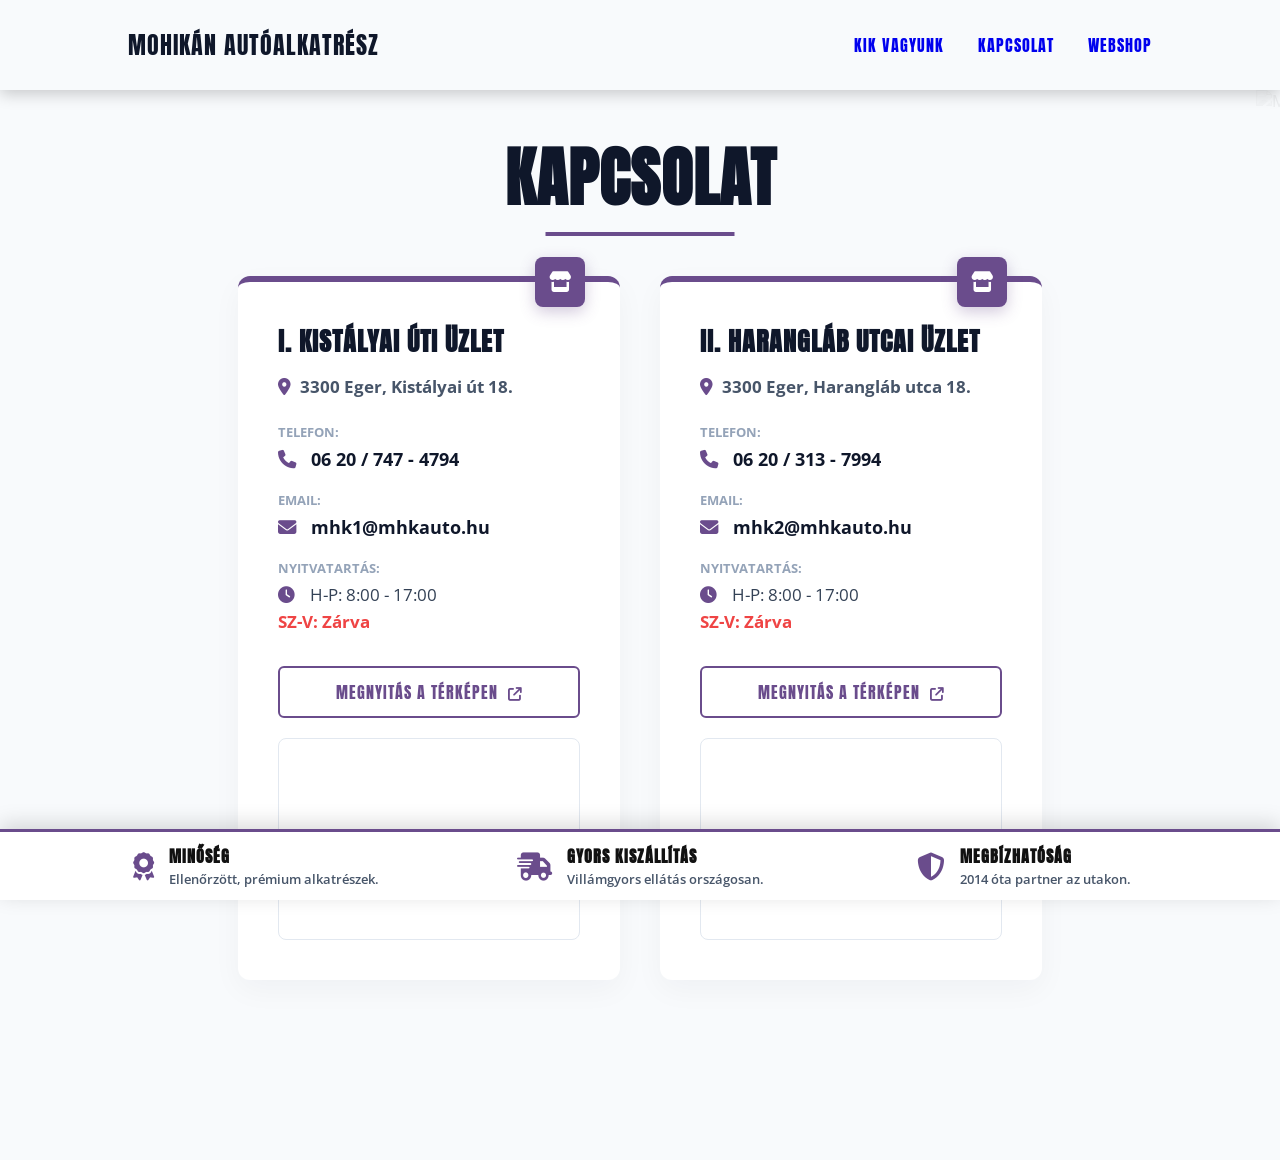
==== kapcsolat.html @ 2243a263 "Update kapcsolat.html" ====
<!DOCTYPE html>
<html lang="hu">
<head>
    <meta charset="UTF-8">
    <meta name="viewport" content="width=device-width, initial-scale=1.0">
    <title>Mohikán Autóalkatrész - Kapcsolat</title>
    <link rel="stylesheet" href="styles.css">
    
    <link rel="preconnect" href="https://fonts.googleapis.com">
    <link rel="preconnect" href="https://fonts.gstatic.com" crossorigin>
    <link href="https://fonts.googleapis.com/css2?family=Anton&family=Open+Sans:wght@400;600;700&display=swap" rel="stylesheet">
    
    <link rel="stylesheet" href="https://cdnjs.cloudflare.com/ajax/libs/font-awesome/6.5.1/css/all.min.css">
</head>
<body class="light-theme">

    <img src="mohikan_logo.jpg" alt="Mohikán Vízjel" class="bg-graphic">

    <header>
        <div class="header-logo">MOHIKÁN AUTÓALKATRÉSZ</div>
        <nav>
            <a href="index.html">KIK VAGYUNK</a>
            <a href="kapcsolat.html" class="active">KAPCSOLAT</a>
            <a href="webshop.html">WEBSHOP</a>
        </nav>
    </header>

    <main class="contact-main">
        <h1 class="page-title">KAPCSOLAT</h1>
        
        <div class="contact-layout">
            <div class="locations-wrapper">
                
                <div class="location-card">
                    <div class="card-icon-top"><i class="fa-solid fa-store"></i></div>
                    <h3>I. Kistályai úti Üzlet</h3>
                    <p class="address"><i class="fa-solid fa-location-dot"></i> 3300 Eger, Kistályai út 18.</p>
                    
                    <div class="contact-detail">
                        <span class="label">Telefon:</span>
                        <a href="tel:+36207474794"><i class="fa-solid fa-phone"></i> 06 20 / 747 - 4794</a>
                    </div>
                    
                    <div class="contact-detail">
                        <span class="label">Email:</span>
                        <a href="mailto:mhk1@mhkauto.hu"><i class="fa-solid fa-envelope"></i> mhk1@mhkauto.hu</a>
                    </div>
                    
                    <div class="contact-detail">
                        <span class="label">Nyitvatartás:</span>
                        <p><i class="fa-solid fa-clock"></i> H-P: 8:00 - 17:00<br><span class="closed-tag">SZ-V: Zárva</span></p>
                    </div>

                    <a href="https://maps.google.com/?q=3300+Eger,+Kistályai+út+18" target="_blank" class="map-btn">
                        Megnyitás a Térképen <i class="fa-solid fa-arrow-up-right-from-square"></i>
                    </a>
                    
                    <div class="map-container">
                        <iframe src="https://www.google.com/maps/embed?pb=!1m18!1m12!1m3!1d2691.3197607730997!2d20.39268307686523!3d47.88764047122119!2m3!1f0!2f0!3f0!3m2!1i1024!2i768!4f13.1!3m3!1m2!1s0x47408d6d61019623%3A0x6ce6b7fc866df4ab!2sEger%2C%20Kist%C3%A1lyai%20%C3%BAt%2018%2C%203300!5e0!3m2!1shu!2shu!4v1716301234567!5m2!1shu!2shu" width="100%" height="200" style="border:0;" allowfullscreen="" loading="lazy" referrerpolicy="no-referrer-when-downgrade"></iframe>
                    </div>
                </div>

                <div class="location-card">
                    <div class="card-icon-top"><i class="fa-solid fa-store"></i></div>
                    <h3>II. Harangláb utcai Üzlet</h3>
                    <p class="address"><i class="fa-solid fa-location-dot"></i> 3300 Eger, Harangláb utca 18.</p>
                    
                    <div class="contact-detail">
                        <span class="label">Telefon:</span>
                        <a href="tel:+36203137994"><i class="fa-solid fa-phone"></i> 06 20 / 313 - 7994</a>
                    </div>
                    
                    <div class="contact-detail">
                        <span class="label">Email:</span>
                        <a href="mailto:mhk2@mhkauto.hu"><i class="fa-solid fa-envelope"></i> mhk2@mhkauto.hu</a>
                    </div>
                    
                    <div class="contact-detail">
                        <span class="label">Nyitvatartás:</span>
                        <p><i class="fa-solid fa-clock"></i> H-P: 8:00 - 17:00<br><span class="closed-tag">SZ-V: Zárva</span></p>
                    </div>

                    <a href="https://maps.google.com/?q=3300+Eger,+Harangláb+utca+18" target="_blank" class="map-btn">
                        Megnyitás a Térképen <i class="fa-solid fa-arrow-up-right-from-square"></i>
                    </a>

                    <div class="map-container">
                        <iframe src="https://www.google.com/maps/embed?pb=!1m18!1m12!1m3!1d2691.4390637777174!2d20.373977576865033!3d47.88424757122184!2m3!1f0!2f0!3f0!3m2!1i1024!2i768!4f13.1!3m3!1m2!1s0x47408d132cb63d6b%3A0x8035ba792750e33!2sEger%2C%20Harangl%C3%A1b%20u.%2018%2C%203300!5e0!3m2!1shu!2shu!4v1716301234567!5m2!1shu!2shu" width="100%" height="200" style="border:0;" allowfullscreen="" loading="lazy" referrerpolicy="no-referrer-when-downgrade"></iframe>
                    </div>
                </div>

            </div>
        </div>
    </main>

    <footer class="quality-banner">
        <div class="quality-item">
            <div class="banner-icon"><i class="fa-solid fa-award"></i></div>
            <div class="quality-item-text">
                <h4>MINŐSÉG</h4>
                <p>Ellenőrzött, prémium alkatrészek.</p>
            </div>
        </div>
        <div class="quality-item">
            <div class="banner-icon"><i class="fa-solid fa-truck-fast"></i></div>
            <div class="quality-item-text">
                <h4>GYORS KISZÁLLÍTÁS</h4>
                <p>Villámgyors ellátás országosan.</p>
            </div>
        </div>
        <div class="quality-item">
            <div class="banner-icon"><i class="fa-solid fa-shield-halved"></i></div>
            <div class="quality-item-text">
                <h4>MEGBÍZHATÓSÁG</h4>
                <p>2014 óta partner az utakon.</p>
            </div>
        </div>
    </footer>

</body>
</html>
---- styles.css ----
/* =========================================
   ÁLTALÁNOS BEÁLLÍTÁSOK
   ========================================= */
* {
    margin: 0;
    padding: 0;
    box-sizing: border-box;
}

h1, h2, h3, h4, .header-logo, nav a {
    font-family: 'Anton', sans-serif;
    text-transform: uppercase;
    letter-spacing: 1px;
}

body {
    font-family: 'Open Sans', sans-serif;
    min-height: 100vh;
    display: flex;
    flex-direction: column; 
    /* Felül 90px (fejléc miatt), alul 80px (lábléc miatt) padding */
    padding-top: 90px; 
    padding-bottom: 80px; 
}

/* --- RÖGZÍTETT FEJLÉC (FIXED HEADER) --- */
header {
    position: fixed;
    top: 0;
    left: 0;
    width: 100%;
    height: 90px;
    display: flex;
    justify-content: space-between;
    align-items: center;
    padding: 0 10%;
    z-index: 1000;
    box-shadow: 0 4px 15px rgba(0,0,0,0.2);
    transition: background 0.3s ease;
}

.header-logo {
    font-size: 24px;
}

nav a {
    text-decoration: none;
    margin-left: 30px;
    font-size: 16px;
    padding-bottom: 5px;
    transition: all 0.3s ease;
}

.header-dark {
    background-color: #111111;
}

.header-light {
    background-color: #f8fafc;
    box-shadow: 0 2px 10px rgba(0,0,0,0.05);
}

/* =========================================
   1. SÖTÉT TÉMA (KIK VAGYUNK)
   ========================================= */
body.dark-theme {
    background-color: #1a1a1a; 
    color: #ffffff;
    overflow-x: hidden;
}

.header-dark .header-logo,
.header-dark nav a {
    color: #ffffff;
}

.header-dark nav a:hover {
    color: #a78bfa;
}

.header-dark nav a.active {
    border-bottom: 2px solid #6a4c8c;
    color: #a78bfa;
}

.hero-section {
    display: flex;
    justify-content: space-between;
    align-items: center;
    padding: 50px 10%;
    flex-grow: 1;
}

.content-left {
    flex: 1;
    max-width: 580px; 
}

.content-left h1 {
    font-size: 5.5rem;
    line-height: 0.9;
    margin-bottom: 30px;
}

.content-left h1 span {
    color: #6a4c8c;
}

.intro-text {
    font-size: 1.25rem;
    line-height: 1.7;
    margin-bottom: 35px;
    color: #ffffff; 
    font-weight: 700;
}

.about-list {
    list-style: none;
    margin-bottom: 45px;
}

.about-list li {
    display: flex;
    align-items: flex-start;
    margin-bottom: 25px;
    background: rgba(255, 255, 255, 0.08); 
    padding: 20px;
    border-radius: 8px;
    border-left: 4px solid #6a4c8c;
    transition: transform 0.3s ease;
}

.about-list li:hover {
    transform: translateX(5px);
}

.about-list i {
    color: #6a4c8c;
    font-size: 26px;
    margin-right: 20px;
    margin-top: 5px;
}

.about-list strong {
    display: block;
    font-size: 1.15rem;
    color: #ffffff;
    margin-bottom: 8px;
    font-family: 'Anton', sans-serif;
    letter-spacing: 1px;
}

.about-list p {
    font-size: 1rem;
    line-height: 1.6;
    color: #f1f5f9; 
}

.btn-primary {
    display: inline-block;
    background-color: #6a4c8c;
    color: white;
    padding: 16px 35px;
    text-decoration: none;
    font-family: 'Anton', sans-serif;
    font-size: 1.1rem;
    letter-spacing: 1px;
    border-radius: 4px;
    transition: all 0.3s ease;
    text-transform: uppercase;
    box-shadow: 0 4px 15px rgba(106, 76, 140, 0.4);
}

.btn-primary:hover {
    background-color: #553975;
    transform: translateY(-3px);
    box-shadow: 0 8px 20px rgba(106, 76, 140, 0.6);
}

/* --- LOGÓ EFFEKTEK --- */
.content-right {
    flex: 1;
    display: flex;
    justify-content: flex-end;
    align-items: center;
    position: relative;
}

.logo-sunlight {
    position: absolute;
    width: 650px;
    height: 650px;
    background: radial-gradient(circle, rgba(130, 80, 180, 0.5) 0%, rgba(106,76,140,0.15) 50%, rgba(0,0,0,0) 70%);
    top: 50%;
    left: 50%;
    transform: translate(-50%, -50%);
    z-index: 1;
    border-radius: 50%;
    animation: pulseSun 3s infinite alternate;
    pointer-events: none; 
}

@keyframes pulseSun {
    0% { transform: translate(-50%, -50%) scale(0.9); opacity: 0.8; }
    100% { transform: translate(-50%, -50%) scale(1.15); opacity: 1; }
}

.main-logo {
    width: 100%;
    max-width: 450px;
    border-radius: 50%; 
    border: 3px solid #6a4c8c;
    position: relative;
    z-index: 2;
    animation: floatIntense 4s ease-in-out infinite;
}

@keyframes floatIntense {
    0%, 100% { 
        transform: translateY(0px); 
        box-shadow: 0 0 60px rgba(106, 76, 140, 0.7); 
    }
    50% { 
        transform: translateY(-20px); 
        box-shadow: 0 0 120px rgba(106, 76, 140, 1), 0 0 60px rgba(153, 102, 255, 0.6), inset 0 0 30px rgba(106, 76, 140, 0.6); 
    }
}

/* =========================================
   2. VILÁGOS TÉMA (KAPCSOLAT)
   ========================================= */
body.light-theme {
    background-color: #f8fafc;
    color: #0f172a;
    position: relative;
    overflow-x: hidden; 
}

.bg-graphic {
    position: fixed;
    right: -100px; 
    bottom: 15%;
    height: 75vh;
    opacity: 0.05; 
    filter: grayscale(100%); 
    z-index: 0;
    pointer-events: none;
}

.header-light .header-logo,
.header-light nav a {
    color: #0f172a;
}

.header-light nav a:hover {
    color: #6a4c8c;
}

.header-light nav a.active {
    border-bottom: 2px solid #0f172a;
}

.contact-main {
    padding: 40px 10%;
    max-width: 1400px;
    margin: 0 auto;
    flex-grow: 1;
    position: relative;
    z-index: 5;
}

.page-title {
    font-size: 4rem;
    margin-bottom: 50px;
    text-align: center;
    position: relative;
    display: inline-block;
    left: 50%;
    transform: translateX(-50%);
}

.page-title::after {
    content: '';
    position: absolute;
    bottom: -10px;
    left: 15%;
    width: 70%;
    height: 4px;
    background-color: #6a4c8c;
}

.contact-layout {
    display: flex;
    justify-content: center; 
    align-items: flex-start;
    margin-bottom: 60px;
}

.locations-wrapper {
    width: 100%;
    max-width: 1250px; 
    display: flex;
    gap: 40px;
}

.location-card {
    background-color: #ffffff;
    padding: 40px;
    border-radius: 12px;
    box-shadow: 0 10px 30px rgba(15, 23, 42, 0.04);
    flex: 1;
    border-top: 6px solid #6a4c8c; 
    position: relative;
    transition: all 0.4s cubic-bezier(0.165, 0.84, 0.44, 1); 
}

.location-card:hover {
    transform: translateY(-8px);
    box-shadow: 0 20px 40px rgba(106, 76, 140, 0.12);
}

.card-icon-top {
    position: absolute;
    top: -25px;
    right: 35px;
    background-color: #6a4c8c;
    color: white;
    width: 50px;
    height: 50px;
    border-radius: 8px;
    display: flex;
    align-items: center;
    justify-content: center;
    font-size: 20px;
    box-shadow: 0 5px 15px rgba(106, 76, 140, 0.3);
}

.location-card h3 {
    font-size: 1.6rem; 
    margin-bottom: 15px;
    color: #0f172a;
    white-space: nowrap; 
}

.location-card .address {
    font-weight: 700;
    margin-bottom: 25px;
    color: #475569;
    font-size: 1.05rem;
}

.location-card .address i {
    color: #6a4c8c;
    margin-right: 5px;
}

.contact-detail {
    margin-bottom: 20px;
}

.contact-detail .label {
    display: block;
    font-size: 0.8rem;
    color: #94a3b8;
    text-transform: uppercase;
    font-weight: 700;
    margin-bottom: 5px;
}

.contact-detail a {
    color: #0f172a;
    text-decoration: none;
    font-weight: 700;
    font-size: 1.15rem;
    transition: color 0.2s;
}

.contact-detail a:hover {
    color: #6a4c8c;
}

.contact-detail i {
    color: #6a4c8c;
    margin-right: 8px;
    width: 20px;
}

.contact-detail p {
    font-size: 1.05rem;
    line-height: 1.6;
    color: #334155;
}

.closed-tag {
    color: #ef4444;
    font-weight: 700;
}

.map-btn {
    display: inline-block;
    margin-top: 10px;
    margin-bottom: 20px;
    padding: 12px 24px;
    background-color: transparent;
    border: 2px solid #6a4c8c;
    color: #6a4c8c;
    text-decoration: none;
    font-family: 'Anton', sans-serif;
    text-transform: uppercase;
    font-size: 1rem;
    letter-spacing: 1px;
    border-radius: 6px;
    transition: all 0.3s ease;
    width: 100%;
    text-align: center;
}

.map-btn:hover {
    background-color: #6a4c8c;
    color: #ffffff;
    box-shadow: 0 5px 15px rgba(106, 76, 140, 0.2);
}

.map-btn i {
    margin-left: 5px;
    font-size: 0.85rem;
}

.map-container {
    border-radius: 8px;
    overflow: hidden; 
    border: 1px solid #e2e8f0;
}

.map-container iframe {
    display: block; 
}

/* =========================================
   3. FEHÉR BIZALOMÉPÍTŐ LÁBLÉC (FIXED FOOTER)
   ========================================= */
.quality-banner {
    position: fixed; 
    bottom: 0;
    left: 0;
    width: 100%;
    background-color: #ffffff; 
    color: #0f172a; 
    display: flex;
    justify-content: space-around;
    align-items: center; /* Függőlegesen középre zár */
    padding: 12px 5%; /* Vékonyabb, elegánsabb padding */
    z-index: 1000; 
    box-shadow: 0 -5px 20px rgba(0,0,0,0.15); 
    border-top: 3px solid #6a4c8c;
}

.quality-item {
    flex: 1;
    display: flex;
    align-items: center; /* Ikon és szöveg egymás mellé kerül */
    justify-content: center;
    gap: 15px; /* Távolság az ikon és a szöveg között */
}

.banner-icon {
    font-size: 28px; /* Kisebb, visszafogottabb ikon */
    color: #6a4c8c;
}

.quality-item-text {
    text-align: left;
}

.quality-item h4 {
    font-size: 1rem;
    margin-bottom: 2px;
    letter-spacing: 1px;
    color: #111111; 
}

.quality-item p {
    font-size: 0.8rem;
    color: #475569; 
    font-weight: 600;
}

/* --- Kisebb kijelzőkre (mobil) optimalizálás --- */
@media (max-width: 950px) {
    .locations-wrapper {
        flex-direction: column;
        align-items: center;
    }
    .location-card h3 {
        white-space: normal; 
    }
    .hero-section {
        flex-direction: column-reverse;
        text-align: center;
        gap: 40px;
    }
    .content-left {
        max-width: 100%;
    }
    .about-list li {
        text-align: left;
    }
    .content-right {
        justify-content: center;
    }
    
    /* Lábléc mobilon */
    .quality-banner {
        padding: 10px 2%;
        gap: 10px;
    }
    .quality-item {
        flex-direction: column;
        gap: 5px;
    }
    .quality-item p {
        display: none; /* Mobilon eltüntetjük a kis szöveget, hogy letisztult maradjon */
    }
    .quality-item-text {
        text-align: center;
    }
    .banner-icon {
        font-size: 20px;
    }
    .quality-item h4 {
        font-size: 0.75rem;
    }
}
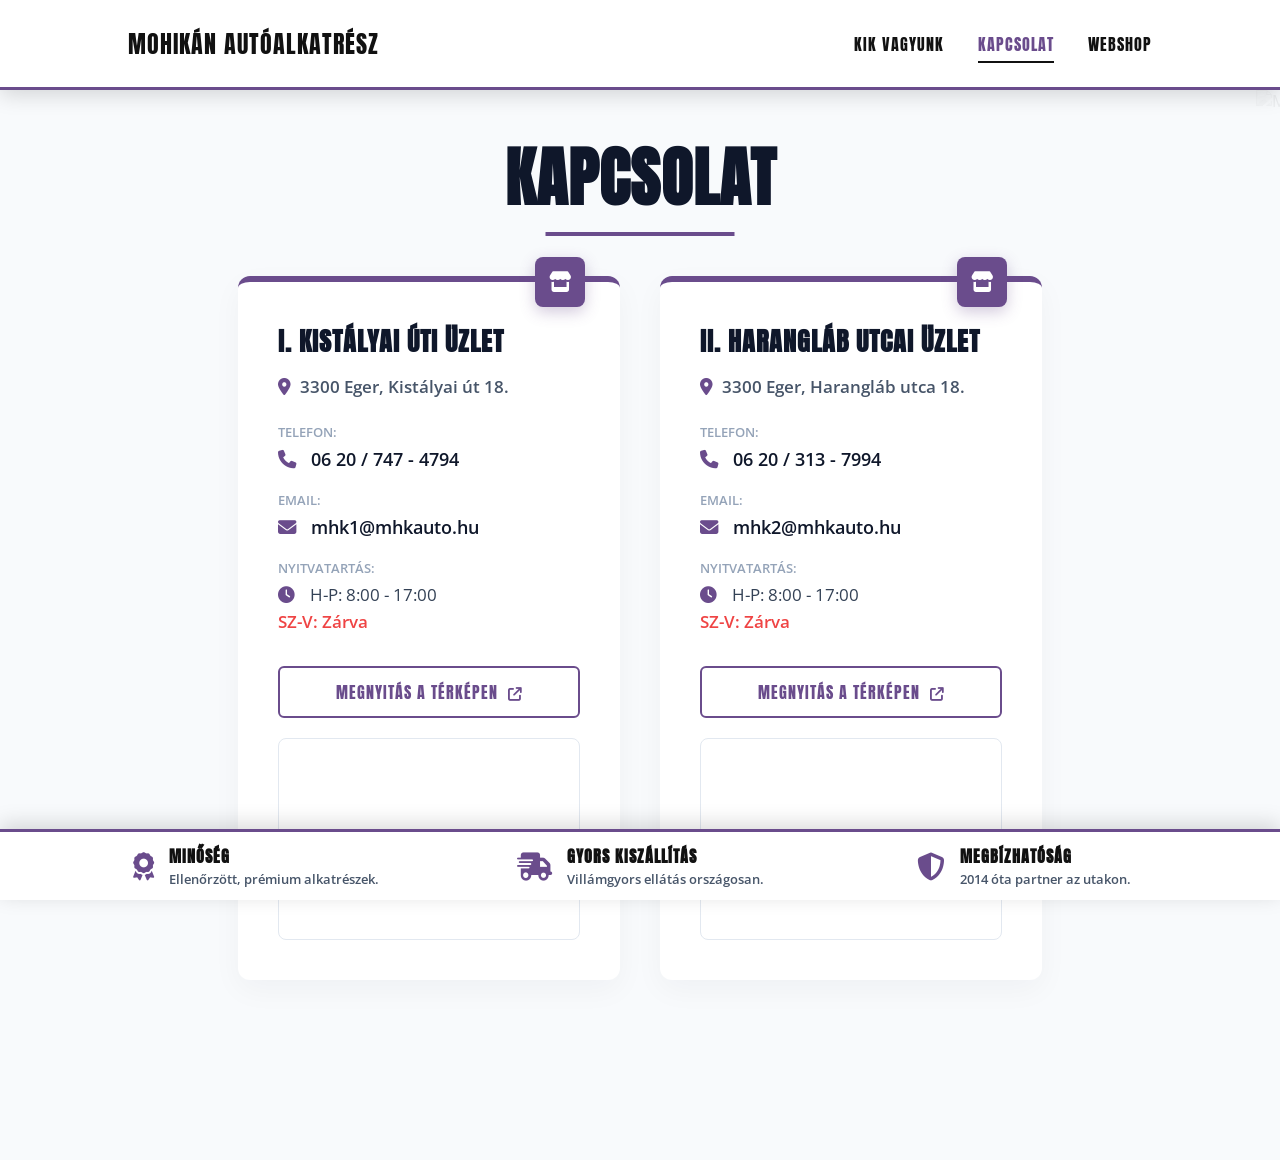
==== commit a902be40: "Update kapcsolat.html" ====
--- a/kapcsolat.html
+++ b/kapcsolat.html
@@ -8,7 +8,7 @@
     
     <link rel="preconnect" href="https://fonts.googleapis.com">
     <link rel="preconnect" href="https://fonts.gstatic.com" crossorigin>
-    <link href="https://fonts.googleapis.com/css2?family=Anton&family=Open+Sans:wght@400;600;700&display=swap" rel="stylesheet">
+    <link href="https://fonts.googleapis.com/css2?family=Alfa+Slab+One&family=Anton&family=Open+Sans:wght@400;600;700&display=swap" rel="stylesheet">
     
     <link rel="stylesheet" href="https://cdnjs.cloudflare.com/ajax/libs/font-awesome/6.5.1/css/all.min.css">
 </head>
--- a/styles.css
+++ b/styles.css
@@ -13,51 +13,60 @@
     letter-spacing: 1px;
 }
 
+/* Általános (bekezdés) szövegekre vékonyabb vastagságot használunk (400) */
 body {
     font-family: 'Open Sans', sans-serif;
+    font-weight: 400;
     min-height: 100vh;
     display: flex;
     flex-direction: column; 
-    /* Felül 90px (fejléc miatt), alul 80px (lábléc miatt) padding */
     padding-top: 90px; 
     padding-bottom: 80px; 
 }
 
-/* --- RÖGZÍTETT FEJLÉC (FIXED HEADER) --- */
+/* Kiemelt szövegek (félkövér) finomítása (700-ról 600-ra) */
+strong {
+    font-weight: 600; 
+}
+
+/* --- RÖGZÍTETT FEHÉR FEJLÉC --- */
 header {
     position: fixed;
     top: 0;
     left: 0;
     width: 100%;
     height: 90px;
+    background-color: #ffffff; /* Mostantól minden oldalon fehér! */
     display: flex;
     justify-content: space-between;
     align-items: center;
     padding: 0 10%;
     z-index: 1000;
-    box-shadow: 0 4px 15px rgba(0,0,0,0.2);
-    transition: background 0.3s ease;
+    box-shadow: 0 5px 20px rgba(0,0,0,0.15); /* Finom lefelé vetülő árnyék */
+    border-bottom: 3px solid #6a4c8c; /* Vagány lila elválasztó sáv */
 }
 
 .header-logo {
     font-size: 24px;
+    color: #111111; /* Sötét betűszín a fehér hátteren */
 }
 
 nav a {
     text-decoration: none;
+    color: #111111; /* Sötét menüszín */
     margin-left: 30px;
     font-size: 16px;
     padding-bottom: 5px;
     transition: all 0.3s ease;
 }
 
-.header-dark {
-    background-color: #111111;
-}
-
-.header-light {
-    background-color: #f8fafc;
-    box-shadow: 0 2px 10px rgba(0,0,0,0.05);
+nav a:hover {
+    color: #6a4c8c; /* Lila hover */
+}
+
+nav a.active {
+    border-bottom: 2px solid #111111; /* Aláhúzás az aktív menünek */
+    color: #6a4c8c;
 }
 
 /* =========================================
@@ -69,20 +78,6 @@
     overflow-x: hidden;
 }
 
-.header-dark .header-logo,
-.header-dark nav a {
-    color: #ffffff;
-}
-
-.header-dark nav a:hover {
-    color: #a78bfa;
-}
-
-.header-dark nav a.active {
-    border-bottom: 2px solid #6a4c8c;
-    color: #a78bfa;
-}
-
 .hero-section {
     display: flex;
     justify-content: space-between;
@@ -106,12 +101,13 @@
     color: #6a4c8c;
 }
 
+/* Intro szöveg finomítva: levettük róla a "bold" vastagságot */
 .intro-text {
     font-size: 1.25rem;
     line-height: 1.7;
     margin-bottom: 35px;
     color: #ffffff; 
-    font-weight: 700;
+    font-weight: 400; /* Vékonyabb, könnyen olvasható */
 }
 
 .about-list {
@@ -141,7 +137,8 @@
     margin-top: 5px;
 }
 
-.about-list strong {
+/* Listák címei */
+.list-title {
     display: block;
     font-size: 1.15rem;
     color: #ffffff;
@@ -247,19 +244,6 @@
     pointer-events: none;
 }
 
-.header-light .header-logo,
-.header-light nav a {
-    color: #0f172a;
-}
-
-.header-light nav a:hover {
-    color: #6a4c8c;
-}
-
-.header-light nav a.active {
-    border-bottom: 2px solid #0f172a;
-}
-
 .contact-main {
     padding: 40px 10%;
     max-width: 1400px;
@@ -343,7 +327,7 @@
 }
 
 .location-card .address {
-    font-weight: 700;
+    font-weight: 600; /* 700-ról finomítva 600-ra */
     margin-bottom: 25px;
     color: #475569;
     font-size: 1.05rem;
@@ -363,14 +347,14 @@
     font-size: 0.8rem;
     color: #94a3b8;
     text-transform: uppercase;
-    font-weight: 700;
+    font-weight: 600; /* Finomítva */
     margin-bottom: 5px;
 }
 
 .contact-detail a {
     color: #0f172a;
     text-decoration: none;
-    font-weight: 700;
+    font-weight: 600; /* Finomítva */
     font-size: 1.15rem;
     transition: color 0.2s;
 }
@@ -393,7 +377,7 @@
 
 .closed-tag {
     color: #ef4444;
-    font-weight: 700;
+    font-weight: 600; /* Finomítva */
 }
 
 .map-btn {
@@ -448,8 +432,8 @@
     color: #0f172a; 
     display: flex;
     justify-content: space-around;
-    align-items: center; /* Függőlegesen középre zár */
-    padding: 12px 5%; /* Vékonyabb, elegánsabb padding */
+    align-items: center; 
+    padding: 12px 5%; 
     z-index: 1000; 
     box-shadow: 0 -5px 20px rgba(0,0,0,0.15); 
     border-top: 3px solid #6a4c8c;
@@ -458,13 +442,13 @@
 .quality-item {
     flex: 1;
     display: flex;
-    align-items: center; /* Ikon és szöveg egymás mellé kerül */
+    align-items: center; 
     justify-content: center;
-    gap: 15px; /* Távolság az ikon és a szöveg között */
+    gap: 15px; 
 }
 
 .banner-icon {
-    font-size: 28px; /* Kisebb, visszafogottabb ikon */
+    font-size: 28px; 
     color: #6a4c8c;
 }
 
@@ -509,7 +493,6 @@
         justify-content: center;
     }
     
-    /* Lábléc mobilon */
     .quality-banner {
         padding: 10px 2%;
         gap: 10px;
@@ -519,7 +502,7 @@
         gap: 5px;
     }
     .quality-item p {
-        display: none; /* Mobilon eltüntetjük a kis szöveget, hogy letisztult maradjon */
+        display: none; 
     }
     .quality-item-text {
         text-align: center;
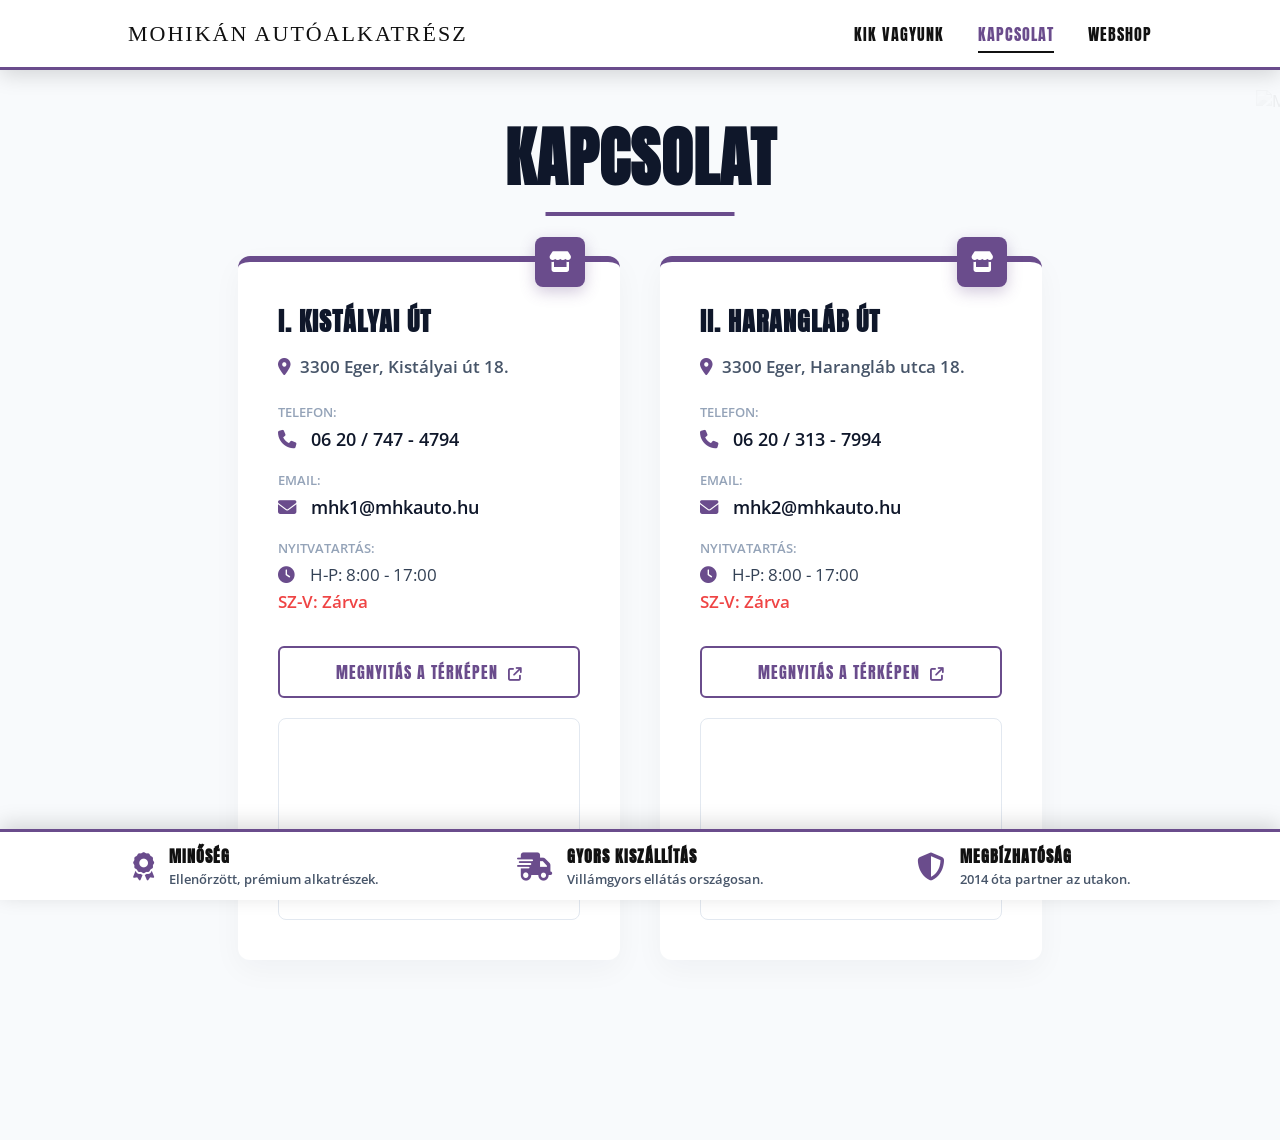
==== commit 313a0206: "Update kapcsolat.html" ====
--- a/kapcsolat.html
+++ b/kapcsolat.html
@@ -33,7 +33,7 @@
                 
                 <div class="location-card">
                     <div class="card-icon-top"><i class="fa-solid fa-store"></i></div>
-                    <h3>I. Kistályai úti Üzlet</h3>
+                    <h3>I. Kistályai út</h3>
                     <p class="address"><i class="fa-solid fa-location-dot"></i> 3300 Eger, Kistályai út 18.</p>
                     
                     <div class="contact-detail">
@@ -62,7 +62,7 @@
 
                 <div class="location-card">
                     <div class="card-icon-top"><i class="fa-solid fa-store"></i></div>
-                    <h3>II. Harangláb utcai Üzlet</h3>
+                    <h3>II. Harangláb út</h3>
                     <p class="address"><i class="fa-solid fa-location-dot"></i> 3300 Eger, Harangláb utca 18.</p>
                     
                     <div class="contact-detail">
--- a/styles.css
+++ b/styles.css
@@ -7,53 +7,56 @@
     box-sizing: border-box;
 }
 
-h1, h2, h3, h4, .header-logo, nav a {
+h1, h2, h3, h4, nav a {
     font-family: 'Anton', sans-serif;
     text-transform: uppercase;
     letter-spacing: 1px;
 }
 
-/* Általános (bekezdés) szövegekre vékonyabb vastagságot használunk (400) */
 body {
     font-family: 'Open Sans', sans-serif;
     font-weight: 400;
     min-height: 100vh;
     display: flex;
     flex-direction: column; 
-    padding-top: 90px; 
+    /* Csökkentettük a felső sáv alatti távolságot 70px-re */
+    padding-top: 70px; 
     padding-bottom: 80px; 
 }
 
-/* Kiemelt szövegek (félkövér) finomítása (700-ról 600-ra) */
 strong {
     font-weight: 600; 
 }
 
-/* --- RÖGZÍTETT FEHÉR FEJLÉC --- */
+/* --- VÉKONYABB RÖGZÍTETT FEHÉR FEJLÉC --- */
 header {
     position: fixed;
     top: 0;
     left: 0;
     width: 100%;
-    height: 90px;
-    background-color: #ffffff; /* Mostantól minden oldalon fehér! */
+    /* Csökkentettük a magasságot 90px-ről 70px-re */
+    height: 70px;
+    background-color: #ffffff; 
     display: flex;
     justify-content: space-between;
     align-items: center;
     padding: 0 10%;
     z-index: 1000;
-    box-shadow: 0 5px 20px rgba(0,0,0,0.15); /* Finom lefelé vetülő árnyék */
-    border-bottom: 3px solid #6a4c8c; /* Vagány lila elválasztó sáv */
+    box-shadow: 0 5px 20px rgba(0,0,0,0.15);
+    border-bottom: 3px solid #6a4c8c;
 }
 
 .header-logo {
-    font-size: 24px;
-    color: #111111; /* Sötét betűszín a fehér hátteren */
+    /* Új, logóhoz illő betűtípus: */
+    font-family: 'Alfa Slab One', serif;
+    font-size: 22px; /* Kicsit igazítva a vastagabb font miatt */
+    color: #111111; 
+    letter-spacing: 2px;
 }
 
 nav a {
     text-decoration: none;
-    color: #111111; /* Sötét menüszín */
+    color: #111111; 
     margin-left: 30px;
     font-size: 16px;
     padding-bottom: 5px;
@@ -61,11 +64,11 @@
 }
 
 nav a:hover {
-    color: #6a4c8c; /* Lila hover */
+    color: #6a4c8c; 
 }
 
 nav a.active {
-    border-bottom: 2px solid #111111; /* Aláhúzás az aktív menünek */
+    border-bottom: 2px solid #111111; 
     color: #6a4c8c;
 }
 
@@ -101,13 +104,12 @@
     color: #6a4c8c;
 }
 
-/* Intro szöveg finomítva: levettük róla a "bold" vastagságot */
 .intro-text {
     font-size: 1.25rem;
     line-height: 1.7;
     margin-bottom: 35px;
     color: #ffffff; 
-    font-weight: 400; /* Vékonyabb, könnyen olvasható */
+    font-weight: 400; 
 }
 
 .about-list {
@@ -137,7 +139,6 @@
     margin-top: 5px;
 }
 
-/* Listák címei */
 .list-title {
     display: block;
     font-size: 1.15rem;
@@ -327,7 +328,7 @@
 }
 
 .location-card .address {
-    font-weight: 600; /* 700-ról finomítva 600-ra */
+    font-weight: 600; 
     margin-bottom: 25px;
     color: #475569;
     font-size: 1.05rem;
@@ -347,14 +348,14 @@
     font-size: 0.8rem;
     color: #94a3b8;
     text-transform: uppercase;
-    font-weight: 600; /* Finomítva */
+    font-weight: 600; 
     margin-bottom: 5px;
 }
 
 .contact-detail a {
     color: #0f172a;
     text-decoration: none;
-    font-weight: 600; /* Finomítva */
+    font-weight: 600; 
     font-size: 1.15rem;
     transition: color 0.2s;
 }
@@ -377,7 +378,7 @@
 
 .closed-tag {
     color: #ef4444;
-    font-weight: 600; /* Finomítva */
+    font-weight: 600; 
 }
 
 .map-btn {
@@ -514,3 +515,20 @@
         font-size: 0.75rem;
     }
 }
+
+@media (max-width: 768px) {
+    header {
+        flex-direction: column;
+        gap: 10px;
+        height: auto;
+        padding: 10px 5%;
+    }
+    body {
+        /* Felső rész növelve a mobil duplasoros fejléc miatt */
+        padding-top: 100px; 
+    }
+    nav a {
+        margin: 0 10px;
+        font-size: 14px;
+    }
+}
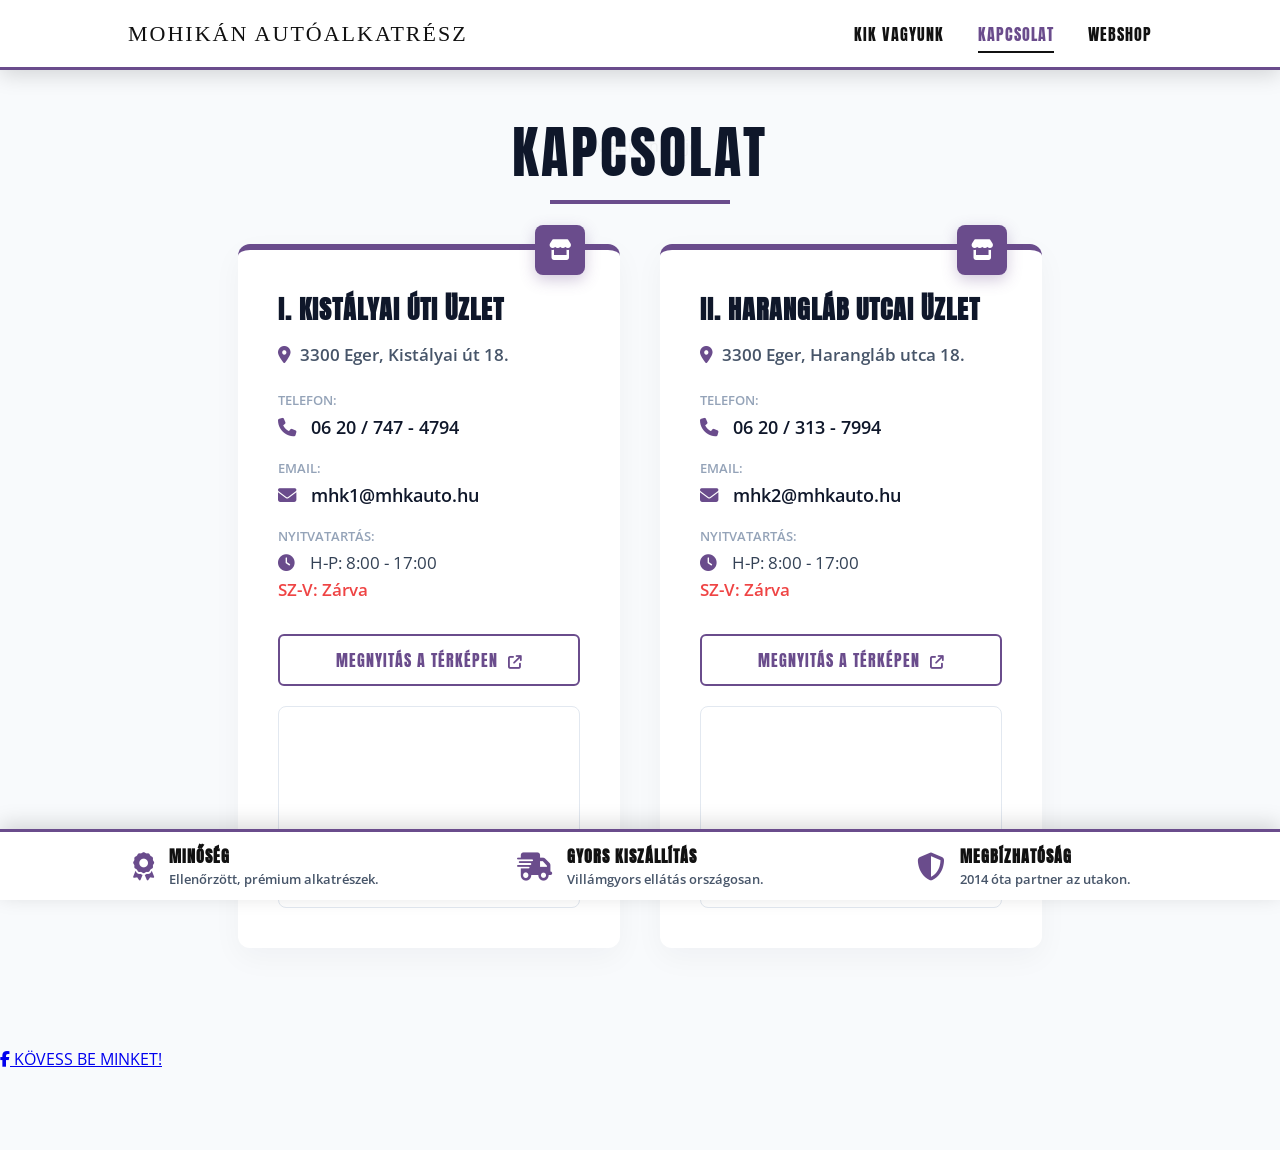
==== commit b2f1fde6: "Update kapcsolat.html" ====
--- a/kapcsolat.html
+++ b/kapcsolat.html
@@ -33,7 +33,7 @@
                 
                 <div class="location-card">
                     <div class="card-icon-top"><i class="fa-solid fa-store"></i></div>
-                    <h3>I. Kistályai út</h3>
+                    <h3>I. Kistályai úti Üzlet</h3>
                     <p class="address"><i class="fa-solid fa-location-dot"></i> 3300 Eger, Kistályai út 18.</p>
                     
                     <div class="contact-detail">
@@ -62,7 +62,7 @@
 
                 <div class="location-card">
                     <div class="card-icon-top"><i class="fa-solid fa-store"></i></div>
-                    <h3>II. Harangláb út</h3>
+                    <h3>II. Harangláb utcai Üzlet</h3>
                     <p class="address"><i class="fa-solid fa-location-dot"></i> 3300 Eger, Harangláb utca 18.</p>
                     
                     <div class="contact-detail">
@@ -93,6 +93,11 @@
         </div>
     </main>
 
+    <a href="https://www.facebook.com/IDE_IRD_A_FACEBOOK_OLDALAD_NEVET" target="_blank" class="floating-fb-btn">
+        <i class="fa-brands fa-facebook-f"></i>
+        <span class="fb-text">KÖVESS BE MINKET!</span>
+    </a>
+
     <footer class="quality-banner">
         <div class="quality-item">
             <div class="banner-icon"><i class="fa-solid fa-award"></i></div>
--- a/styles.css
+++ b/styles.css
@@ -19,7 +19,6 @@
     min-height: 100vh;
     display: flex;
     flex-direction: column; 
-    /* Csökkentettük a felső sáv alatti távolságot 70px-re */
     padding-top: 70px; 
     padding-bottom: 80px; 
 }
@@ -28,13 +27,12 @@
     font-weight: 600; 
 }
 
-/* --- VÉKONYABB RÖGZÍTETT FEHÉR FEJLÉC --- */
+/* --- VÉKONY RÖGZÍTETT FEHÉR FEJLÉC --- */
 header {
     position: fixed;
     top: 0;
     left: 0;
     width: 100%;
-    /* Csökkentettük a magasságot 90px-ről 70px-re */
     height: 70px;
     background-color: #ffffff; 
     display: flex;
@@ -47,9 +45,8 @@
 }
 
 .header-logo {
-    /* Új, logóhoz illő betűtípus: */
     font-family: 'Alfa Slab One', serif;
-    font-size: 22px; /* Kicsit igazítva a vastagabb font miatt */
+    font-size: 22px; 
     color: #111111; 
     letter-spacing: 2px;
 }
@@ -73,7 +70,7 @@
 }
 
 /* =========================================
-   1. SÖTÉT TÉMA (KIK VAGYUNK)
+   1. SÖTÉT TÉMA (KIK VAGYUNK & WEBSHOP ALAPOK)
    ========================================= */
 body.dark-theme {
     background-color: #1a1a1a; 
@@ -87,6 +84,8 @@
     align-items: center;
     padding: 50px 10%;
     flex-grow: 1;
+    position: relative;
+    z-index: 5;
 }
 
 .content-left {
@@ -175,7 +174,7 @@
     box-shadow: 0 8px 20px rgba(106, 76, 140, 0.6);
 }
 
-/* --- LOGÓ EFFEKTEK --- */
+/* --- LOGÓ & GOMB EFFEKTEK --- */
 .content-right {
     flex: 1;
     display: flex;
@@ -224,11 +223,58 @@
     }
 }
 
+/* --- ÚJ: SÖTÉT JELLEGŰ SEO MÁRKASZEKCIÓ FORMÁZÁSA --- */
+.seo-brands-container {
+    padding: 40px 10%;
+    background-color: #151515; /* Nagyon finom sötét kontraszt háttér */
+    border-top: 1px solid rgba(255, 255, 255, 0.03);
+    width: 100%;
+    position: relative;
+    z-index: 5;
+}
+
+.seo-brands-container h3 {
+    font-family: 'Open Sans', sans-serif;
+    font-size: 1.15rem;
+    color: #ffffff;
+    margin-bottom: 20px;
+    font-weight: 600;
+    text-transform: none; /* Letisztult kisbetűs írásmód */
+    letter-spacing: 0;
+}
+
+.seo-brands-list {
+    list-style: none;
+    display: flex;
+    flex-wrap: wrap;
+    gap: 8px;
+}
+
+.seo-brands-list li {
+    background-color: rgba(255, 255, 255, 0.03);
+    border: 1px solid rgba(106, 76, 140, 0.15);
+    padding: 6px 14px;
+    border-radius: 4px;
+    font-size: 0.85rem;
+    color: #94a3b8; /* Finomabb szürke szövegszín */
+    transition: all 0.3s ease;
+    cursor: default;
+}
+
+/* Hover effekt: finom lila felvillanás és betű kivilágosodás */
+.seo-brands-list li:hover {
+    background-color: rgba(106, 76, 140, 0.2);
+    color: #ffffff;
+    border-color: #6a4c8c;
+    transform: translateY(-2px);
+}
+
 /* =========================================
    2. VILÁGOS TÉMA (KAPCSOLAT)
    ========================================= */
 body.light-theme {
     background-color: #f8fafc;
+    background-image: url('https://www.transparenttextures.com/patterns/textured-paper.png');
     color: #0f172a;
     position: relative;
     overflow-x: hidden; 
@@ -236,10 +282,11 @@
 
 .bg-graphic {
     position: fixed;
-    right: -100px; 
-    bottom: 15%;
-    height: 75vh;
-    opacity: 0.05; 
+    top: 50%;
+    left: 50%;
+    transform: translate(-50%, -50%); 
+    height: 70vh;
+    opacity: 0.04; 
     filter: grayscale(100%); 
     z-index: 0;
     pointer-events: none;
@@ -255,7 +302,9 @@
 }
 
 .page-title {
-    font-size: 4rem;
+    font-size: 3.5rem; 
+    font-weight: 400; 
+    letter-spacing: 3px;
     margin-bottom: 50px;
     text-align: center;
     position: relative;
@@ -470,6 +519,60 @@
     font-weight: 600;
 }
 
+/* =========================================
+   4. WEBSHOP OLDAL SPECIFIKUS STÍLUSOK
+   ========================================= */
+body.webshop-page {
+    background-image: 
+        linear-gradient(rgba(17, 17, 17, 0.85), rgba(17, 17, 17, 0.95)),
+        url('https://images.unsplash.com/photo-1619642751034-765dfdf7c58e?auto=format&fit=crop&w=1920&q=80');
+    background-size: cover;
+    background-position: center;
+    background-attachment: fixed;
+}
+
+.pulse-shop-btn {
+    display: flex;
+    flex-direction: column;
+    align-items: center;
+    justify-content: center;
+    width: 350px;
+    height: 350px;
+    background-color: #1a1a1a;
+    border: 5px solid #6a4c8c;
+    border-radius: 50%;
+    color: #ffffff;
+    text-decoration: none;
+    position: relative;
+    z-index: 2;
+    animation: floatIntense 4s ease-in-out infinite; 
+    transition: all 0.3s ease;
+}
+
+.pulse-shop-btn i {
+    font-size: 70px;
+    color: #6a4c8c;
+    margin-bottom: 15px;
+    transition: transform 0.3s ease;
+}
+
+.pulse-shop-btn span {
+    font-family: 'Anton', sans-serif;
+    font-size: 2rem;
+    letter-spacing: 2px;
+    text-align: center;
+    line-height: 1.2;
+}
+
+.pulse-shop-btn:hover {
+    background-color: #6a4c8c;
+}
+
+.pulse-shop-btn:hover i {
+    color: #ffffff;
+    transform: scale(1.1);
+}
+
 /* --- Kisebb kijelzőkre (mobil) optimalizálás --- */
 @media (max-width: 950px) {
     .locations-wrapper {
@@ -492,6 +595,13 @@
     }
     .content-right {
         justify-content: center;
+    }
+    .pulse-shop-btn {
+        width: 300px;
+        height: 300px;
+    }
+    .pulse-shop-btn span {
+        font-size: 1.6rem;
     }
     
     .quality-banner {
@@ -524,7 +634,6 @@
         padding: 10px 5%;
     }
     body {
-        /* Felső rész növelve a mobil duplasoros fejléc miatt */
         padding-top: 100px; 
     }
     nav a {
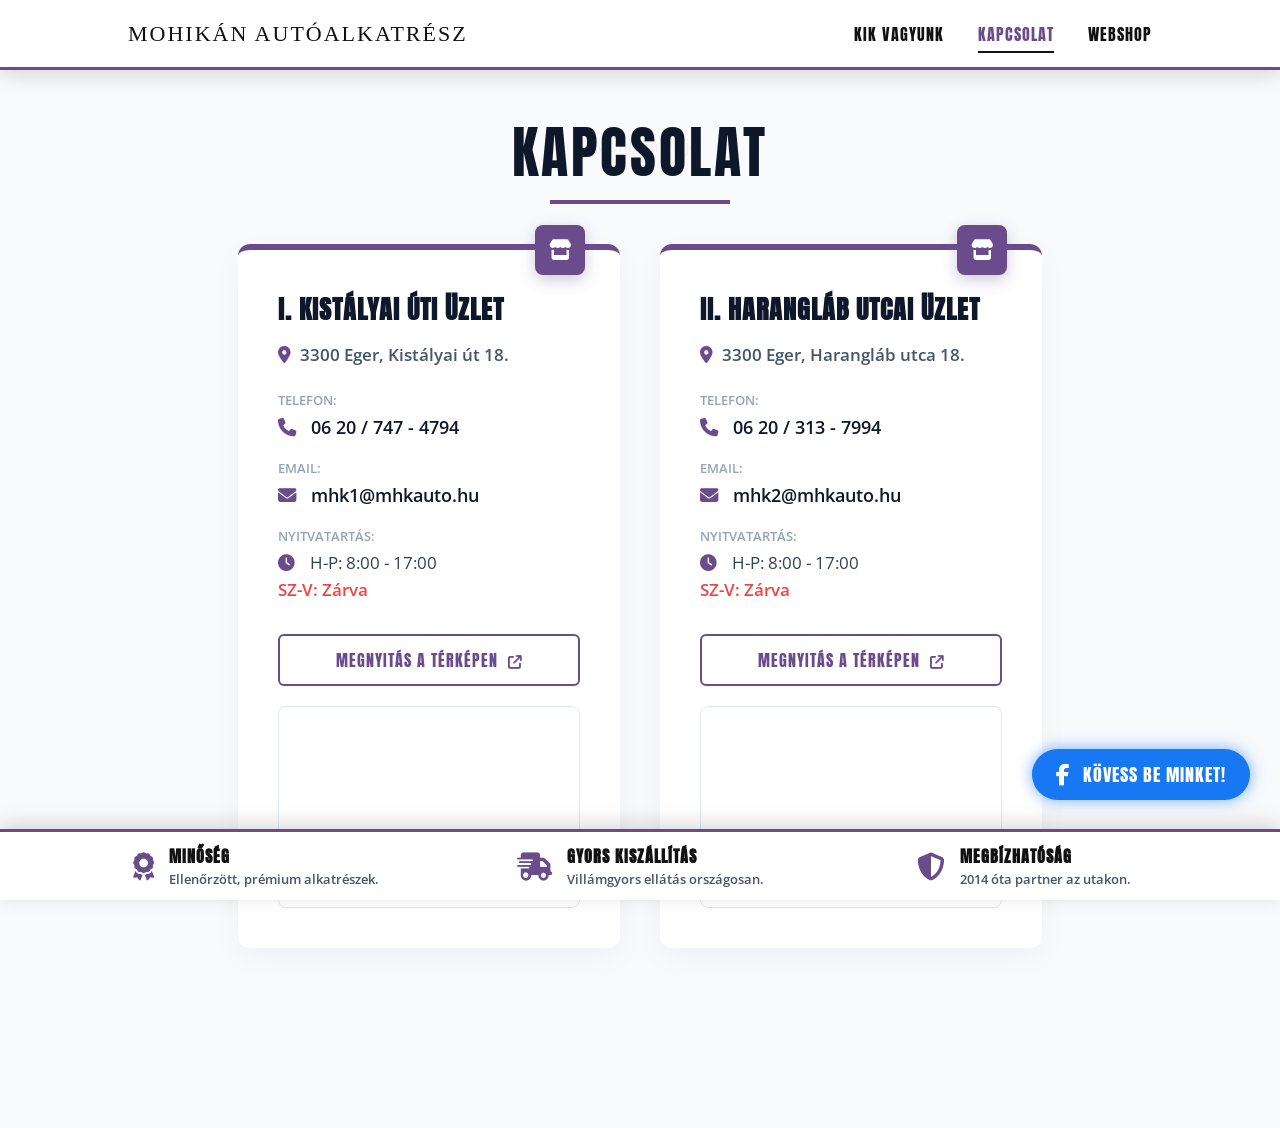
==== commit 68437e73: "Update kapcsolat.html" ====
--- a/kapcsolat.html
+++ b/kapcsolat.html
@@ -93,7 +93,7 @@
         </div>
     </main>
 
-    <a href="https://www.facebook.com/IDE_IRD_A_FACEBOOK_OLDALAD_NEVET" target="_blank" class="floating-fb-btn">
+    <a href="https://www.facebook.com/mohikanauto?locale=hu_HU" target="_blank" class="floating-fb-btn">
         <i class="fa-brands fa-facebook-f"></i>
         <span class="fb-text">KÖVESS BE MINKET!</span>
     </a>
--- a/styles.css
+++ b/styles.css
@@ -174,7 +174,7 @@
     box-shadow: 0 8px 20px rgba(106, 76, 140, 0.6);
 }
 
-/* --- LOGÓ & GOMB EFFEKTEK --- */
+/* --- LOGÓ EFFEKTEK --- */
 .content-right {
     flex: 1;
     display: flex;
@@ -223,10 +223,10 @@
     }
 }
 
-/* --- ÚJ: SÖTÉT JELLEGŰ SEO MÁRKASZEKCIÓ FORMÁZÁSA --- */
+/* --- SEO MÁRKASZEKCIÓ FORMÁZÁSA --- */
 .seo-brands-container {
     padding: 40px 10%;
-    background-color: #151515; /* Nagyon finom sötét kontraszt háttér */
+    background-color: #151515; 
     border-top: 1px solid rgba(255, 255, 255, 0.03);
     width: 100%;
     position: relative;
@@ -239,7 +239,7 @@
     color: #ffffff;
     margin-bottom: 20px;
     font-weight: 600;
-    text-transform: none; /* Letisztult kisbetűs írásmód */
+    text-transform: none; 
     letter-spacing: 0;
 }
 
@@ -256,12 +256,11 @@
     padding: 6px 14px;
     border-radius: 4px;
     font-size: 0.85rem;
-    color: #94a3b8; /* Finomabb szürke szövegszín */
+    color: #94a3b8; 
     transition: all 0.3s ease;
     cursor: default;
 }
 
-/* Hover effekt: finom lila felvillanás és betű kivilágosodás */
 .seo-brands-list li:hover {
     background-color: rgba(106, 76, 140, 0.2);
     color: #ffffff;
@@ -573,6 +572,48 @@
     transform: scale(1.1);
 }
 
+/* =========================================
+   5. LEBEGŐ FACEBOOK GOMB
+   ========================================= */
+.floating-fb-btn {
+    position: fixed;
+    bottom: 100px; 
+    right: 30px;
+    background-color: #1877F2; 
+    color: #ffffff;
+    display: flex;
+    align-items: center;
+    gap: 12px;
+    padding: 12px 24px;
+    border-radius: 50px; 
+    text-decoration: none;
+    font-family: 'Anton', sans-serif;
+    font-size: 1.1rem;
+    letter-spacing: 1px;
+    z-index: 999;
+    box-shadow: 0 0 15px rgba(24, 119, 242, 0.6);
+    animation: pulseFb 2s infinite;
+    transition: transform 0.3s ease, background-color 0.3s ease;
+}
+
+.floating-fb-btn i {
+    font-size: 22px;
+}
+
+.floating-fb-btn:hover {
+    background-color: #166fe5;
+    color: #ffffff;
+    transform: scale(1.05) translateY(-5px);
+    animation: none; 
+    box-shadow: 0 10px 25px rgba(24, 119, 242, 0.8);
+}
+
+@keyframes pulseFb {
+    0% { box-shadow: 0 0 0 0 rgba(24, 119, 242, 0.7); }
+    70% { box-shadow: 0 0 0 15px rgba(24, 119, 242, 0); }
+    100% { box-shadow: 0 0 0 0 rgba(24, 119, 242, 0); }
+}
+
 /* --- Kisebb kijelzőkre (mobil) optimalizálás --- */
 @media (max-width: 950px) {
     .locations-wrapper {
@@ -640,4 +681,16 @@
         margin: 0 10px;
         font-size: 14px;
     }
-}
+    .floating-fb-btn {
+        bottom: 90px;
+        right: 15px;
+        padding: 12px 16px;
+        border-radius: 50%; 
+    }
+    .floating-fb-btn .fb-text {
+        display: none; 
+    }
+    .floating-fb-btn i {
+        margin: 0;
+    }
+}
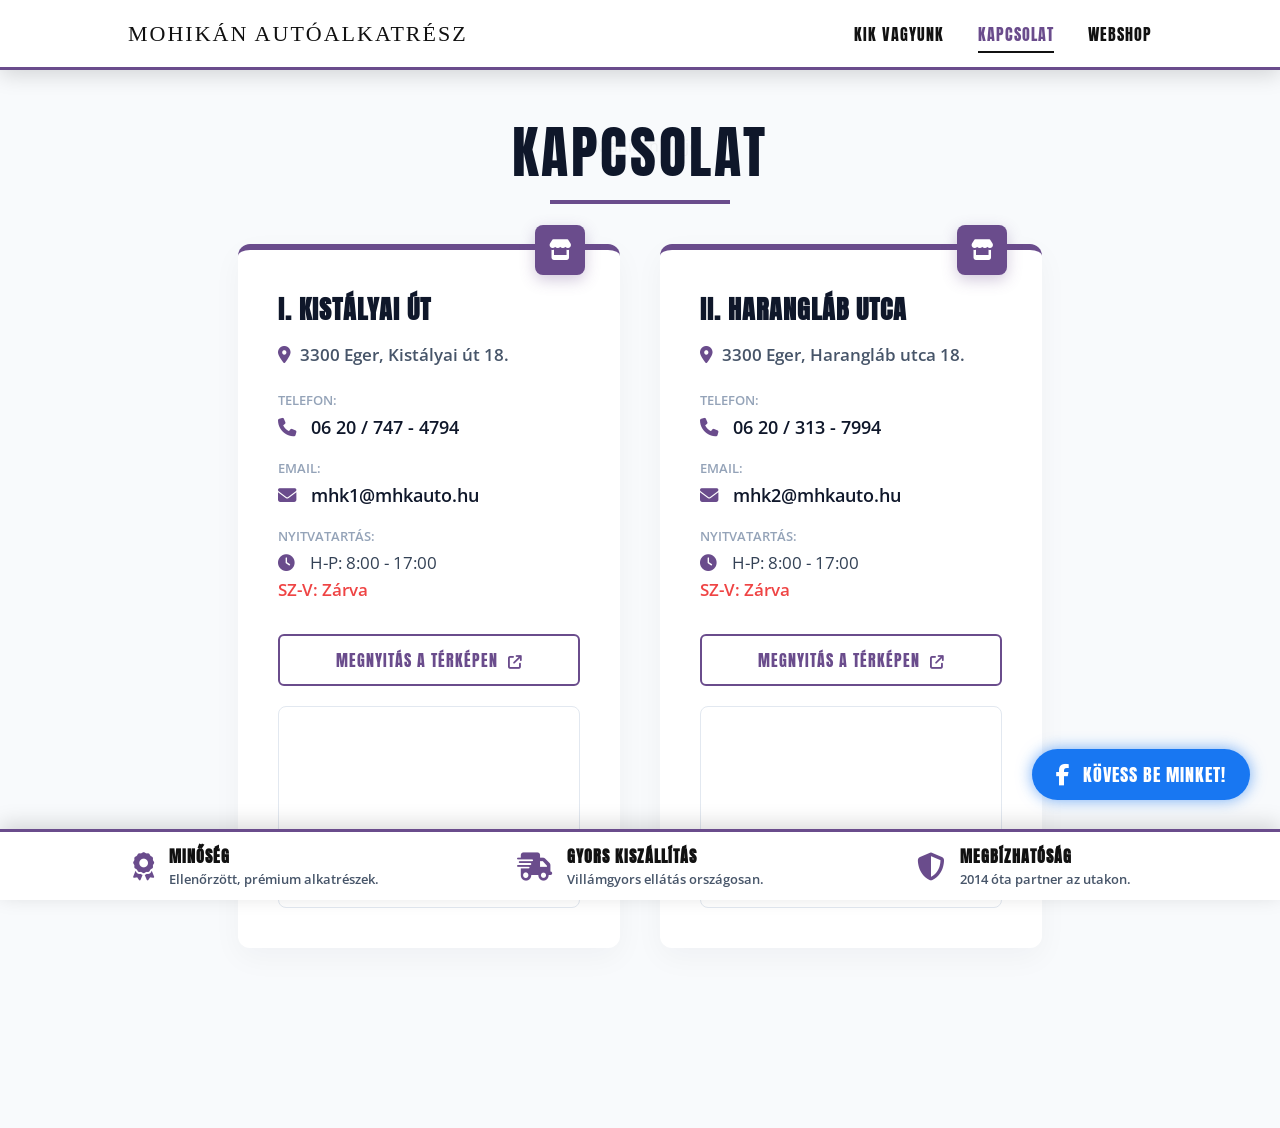
==== commit c249328e: "Update kapcsolat.html" ====
--- a/kapcsolat.html
+++ b/kapcsolat.html
@@ -33,7 +33,7 @@
                 
                 <div class="location-card">
                     <div class="card-icon-top"><i class="fa-solid fa-store"></i></div>
-                    <h3>I. Kistályai úti Üzlet</h3>
+                    <h3>I. Kistályai út</h3>
                     <p class="address"><i class="fa-solid fa-location-dot"></i> 3300 Eger, Kistályai út 18.</p>
                     
                     <div class="contact-detail">
@@ -62,7 +62,7 @@
 
                 <div class="location-card">
                     <div class="card-icon-top"><i class="fa-solid fa-store"></i></div>
-                    <h3>II. Harangláb utcai Üzlet</h3>
+                    <h3>II. Harangláb utca</h3>
                     <p class="address"><i class="fa-solid fa-location-dot"></i> 3300 Eger, Harangláb utca 18.</p>
                     
                     <div class="contact-detail">
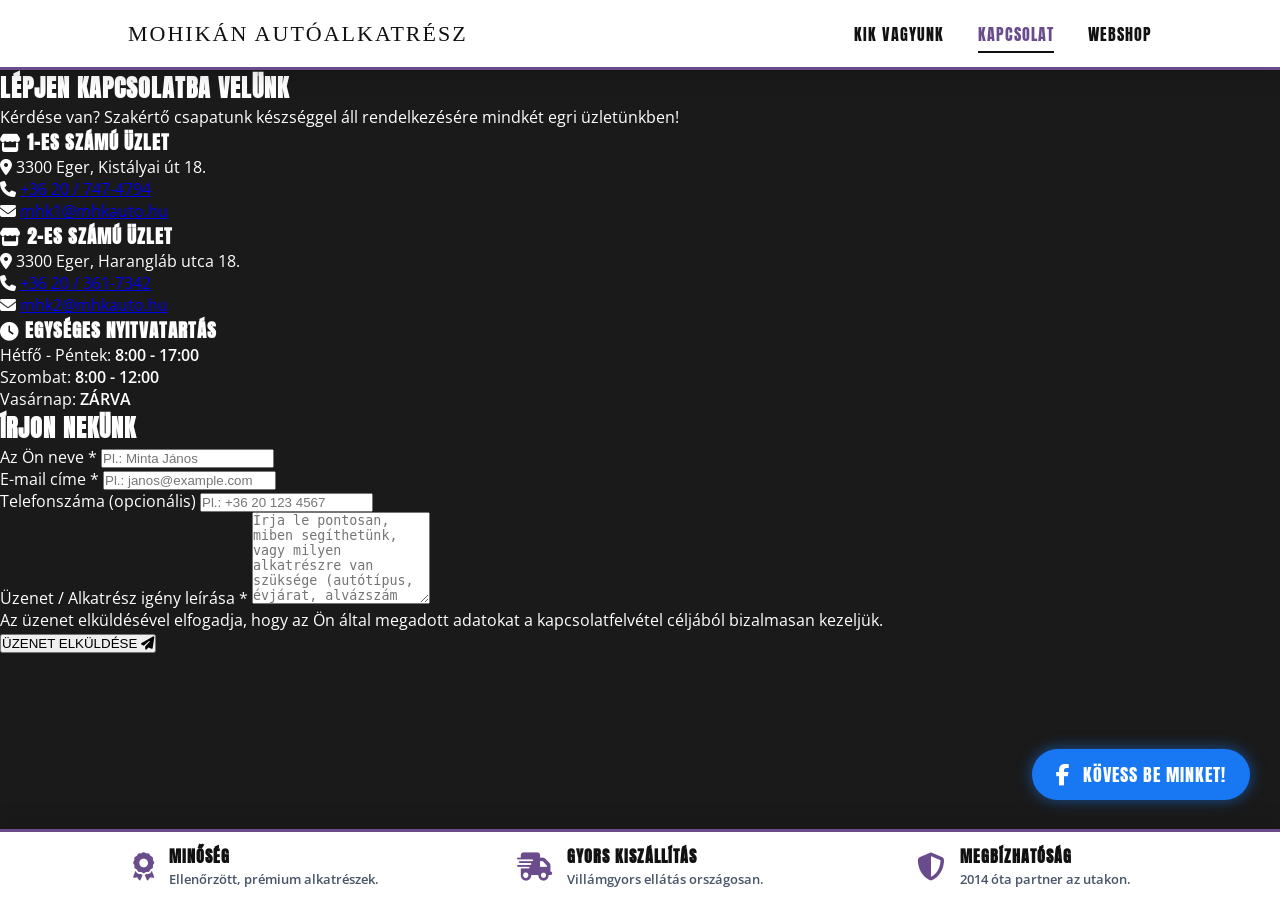
==== commit 7fa0d152: "Update kapcsolat.html" ====
--- a/kapcsolat.html
+++ b/kapcsolat.html
@@ -6,15 +6,15 @@
     <title>Mohikán Autóalkatrész - Kapcsolat</title>
     <link rel="stylesheet" href="styles.css">
     
+    <link rel="icon" type="image/png" href="favicon.png">
+    
     <link rel="preconnect" href="https://fonts.googleapis.com">
     <link rel="preconnect" href="https://fonts.gstatic.com" crossorigin>
     <link href="https://fonts.googleapis.com/css2?family=Alfa+Slab+One&family=Anton&family=Open+Sans:wght@400;600;700&display=swap" rel="stylesheet">
     
     <link rel="stylesheet" href="https://cdnjs.cloudflare.com/ajax/libs/font-awesome/6.5.1/css/all.min.css">
 </head>
-<body class="light-theme">
-
-    <img src="mohikan_logo.jpg" alt="Mohikán Vízjel" class="bg-graphic">
+<body class="dark-theme">
 
     <header>
         <div class="header-logo">MOHIKÁN AUTÓALKATRÉSZ</div>
@@ -25,71 +25,64 @@
         </nav>
     </header>
 
-    <main class="contact-main">
-        <h1 class="page-title">KAPCSOLAT</h1>
-        
-        <div class="contact-layout">
-            <div class="locations-wrapper">
-                
-                <div class="location-card">
-                    <div class="card-icon-top"><i class="fa-solid fa-store"></i></div>
-                    <h3>I. Kistályai út</h3>
+    <main class="contact-container">
+        <div class="contact-info">
+            <h2>LÉPJEN <span>KAPCSOLATBA</span> VELÜNK</h2>
+            <p class="contact-subtitle">Kérdése van? Szakértő csapatunk készséggel áll rendelkezésére mindkét egri üzletünkben!</p>
+            
+            <div class="shop-cards-grid">
+                <div class="shop-card">
+                    <h3><i class="fa-solid fa-store"></i> 1-es számú Üzlet</h3>
                     <p class="address"><i class="fa-solid fa-location-dot"></i> 3300 Eger, Kistályai út 18.</p>
-                    
-                    <div class="contact-detail">
-                        <span class="label">Telefon:</span>
-                        <a href="tel:+36207474794"><i class="fa-solid fa-phone"></i> 06 20 / 747 - 4794</a>
-                    </div>
-                    
-                    <div class="contact-detail">
-                        <span class="label">Email:</span>
-                        <a href="mailto:mhk1@mhkauto.hu"><i class="fa-solid fa-envelope"></i> mhk1@mhkauto.hu</a>
-                    </div>
-                    
-                    <div class="contact-detail">
-                        <span class="label">Nyitvatartás:</span>
-                        <p><i class="fa-solid fa-clock"></i> H-P: 8:00 - 17:00<br><span class="closed-tag">SZ-V: Zárva</span></p>
-                    </div>
-
-                    <a href="https://maps.google.com/?q=3300+Eger,+Kistályai+út+18" target="_blank" class="map-btn">
-                        Megnyitás a Térképen <i class="fa-solid fa-arrow-up-right-from-square"></i>
-                    </a>
-                    
-                    <div class="map-container">
-                        <iframe src="https://www.google.com/maps/embed?pb=!1m18!1m12!1m3!1d2691.3197607730997!2d20.39268307686523!3d47.88764047122119!2m3!1f0!2f0!3f0!3m2!1i1024!2i768!4f13.1!3m3!1m2!1s0x47408d6d61019623%3A0x6ce6b7fc866df4ab!2sEger%2C%20Kist%C3%A1lyai%20%C3%BAt%2018%2C%203300!5e0!3m2!1shu!2shu!4v1716301234567!5m2!1shu!2shu" width="100%" height="200" style="border:0;" allowfullscreen="" loading="lazy" referrerpolicy="no-referrer-when-downgrade"></iframe>
-                    </div>
+                    <p class="phone"><i class="fa-solid fa-phone"></i> <a href="tel:+36207474794">+36 20 / 747-4794</a></p>
+                    <p class="email"><i class="fa-solid fa-envelope"></i> <a href="mailto:mhk1@mhkauto.hu">mhk1@mhkauto.hu</a></p>
                 </div>
 
-                <div class="location-card">
-                    <div class="card-icon-top"><i class="fa-solid fa-store"></i></div>
-                    <h3>II. Harangláb utca</h3>
+                <div class="shop-card">
+                    <h3><i class="fa-solid fa-store"></i> 2-es számú Üzlet</h3>
                     <p class="address"><i class="fa-solid fa-location-dot"></i> 3300 Eger, Harangláb utca 18.</p>
-                    
-                    <div class="contact-detail">
-                        <span class="label">Telefon:</span>
-                        <a href="tel:+36203137994"><i class="fa-solid fa-phone"></i> 06 20 / 313 - 7994</a>
-                    </div>
-                    
-                    <div class="contact-detail">
-                        <span class="label">Email:</span>
-                        <a href="mailto:mhk2@mhkauto.hu"><i class="fa-solid fa-envelope"></i> mhk2@mhkauto.hu</a>
-                    </div>
-                    
-                    <div class="contact-detail">
-                        <span class="label">Nyitvatartás:</span>
-                        <p><i class="fa-solid fa-clock"></i> H-P: 8:00 - 17:00<br><span class="closed-tag">SZ-V: Zárva</span></p>
-                    </div>
+                    <p class="phone"><i class="fa-solid fa-phone"></i> <a href="tel:+36203617342">+36 20 / 361-7342</a></p>
+                    <p class="email"><i class="fa-solid fa-envelope"></i> <a href="mailto:mhk2@mhkauto.hu">mhk2@mhkauto.hu</a></p>
+                </div>
+            </div>
 
-                    <a href="https://maps.google.com/?q=3300+Eger,+Harangláb+utca+18" target="_blank" class="map-btn">
-                        Megnyitás a Térképen <i class="fa-solid fa-arrow-up-right-from-square"></i>
-                    </a>
+            <div class="hours-block">
+                <h3><i class="fa-solid fa-clock"></i> Egységes Nyitvatartás</h3>
+                <div class="hours-row"><span>Hétfő - Péntek:</span> <strong>8:00 - 17:00</strong></div>
+                <div class="hours-row"><span>Szombat:</span> <strong>8:00 - 12:00</strong></div>
+                <div class="hours-row"><span>Vasárnap:</span> <strong class="closed">ZÁRVA</strong></div>
+            </div>
+        </div>
 
-                    <div class="map-container">
-                        <iframe src="https://www.google.com/maps/embed?pb=!1m18!1m12!1m3!1d2691.4390637777174!2d20.373977576865033!3d47.88424757122184!2m3!1f0!2f0!3f0!3m2!1i1024!2i768!4f13.1!3m3!1m2!1s0x47408d132cb63d6b%3A0x8035ba792750e33!2sEger%2C%20Harangl%C3%A1b%20u.%2018%2C%203300!5e0!3m2!1shu!2shu!4v1716301234567!5m2!1shu!2shu" width="100%" height="200" style="border:0;" allowfullscreen="" loading="lazy" referrerpolicy="no-referrer-when-downgrade"></iframe>
-                    </div>
+        <div class="contact-form-container">
+            <h2>ÍRJON <span>NEKÜNK</span></h2>
+            <form class="contact-form" action="https://formspree.io/f/mnqeazbl" method="POST">
+                <div class="form-group">
+                    <label for="name">Az Ön neve *</label>
+                    <input type="text" id="name" name="name" required placeholder="Pl.: Minta János">
+                </div>
+                
+                <div class="form-group">
+                    <label for="email">E-mail címe *</label>
+                    <input type="email" id="email" name="_replyto" required placeholder="Pl.: janos@example.com">
                 </div>
 
-            </div>
+                <div class="form-group">
+                    <label for="phone">Telefonszáma (opcionális)</label>
+                    <input type="tel" id="phone" name="phone" placeholder="Pl.: +36 20 123 4567">
+                </div>
+                
+                <div class="form-group">
+                    <label for="message">Üzenet / Alkatrész igény leírása *</label>
+                    <textarea id="message" name="message" rows="6" required placeholder="Írja le pontosan, miben segíthetünk, vagy milyen alkatrészre van szüksége (autótípus, évjárat, alvázszám előny)..."></textarea>
+                </div>
+
+                <div class="form-legal">
+                    <p>Az üzenet elküldésével elfogadja, hogy az Ön által megadott adatokat a kapcsolatfelvétel céljából bizalmasan kezeljük.</p>
+                </div>
+                
+                <button type="submit" class="btn-submit">ÜZENET ELKÜLDÉSE <i class="fa-solid fa-paper-plane"></i></button>
+            </form>
         </div>
     </main>
 
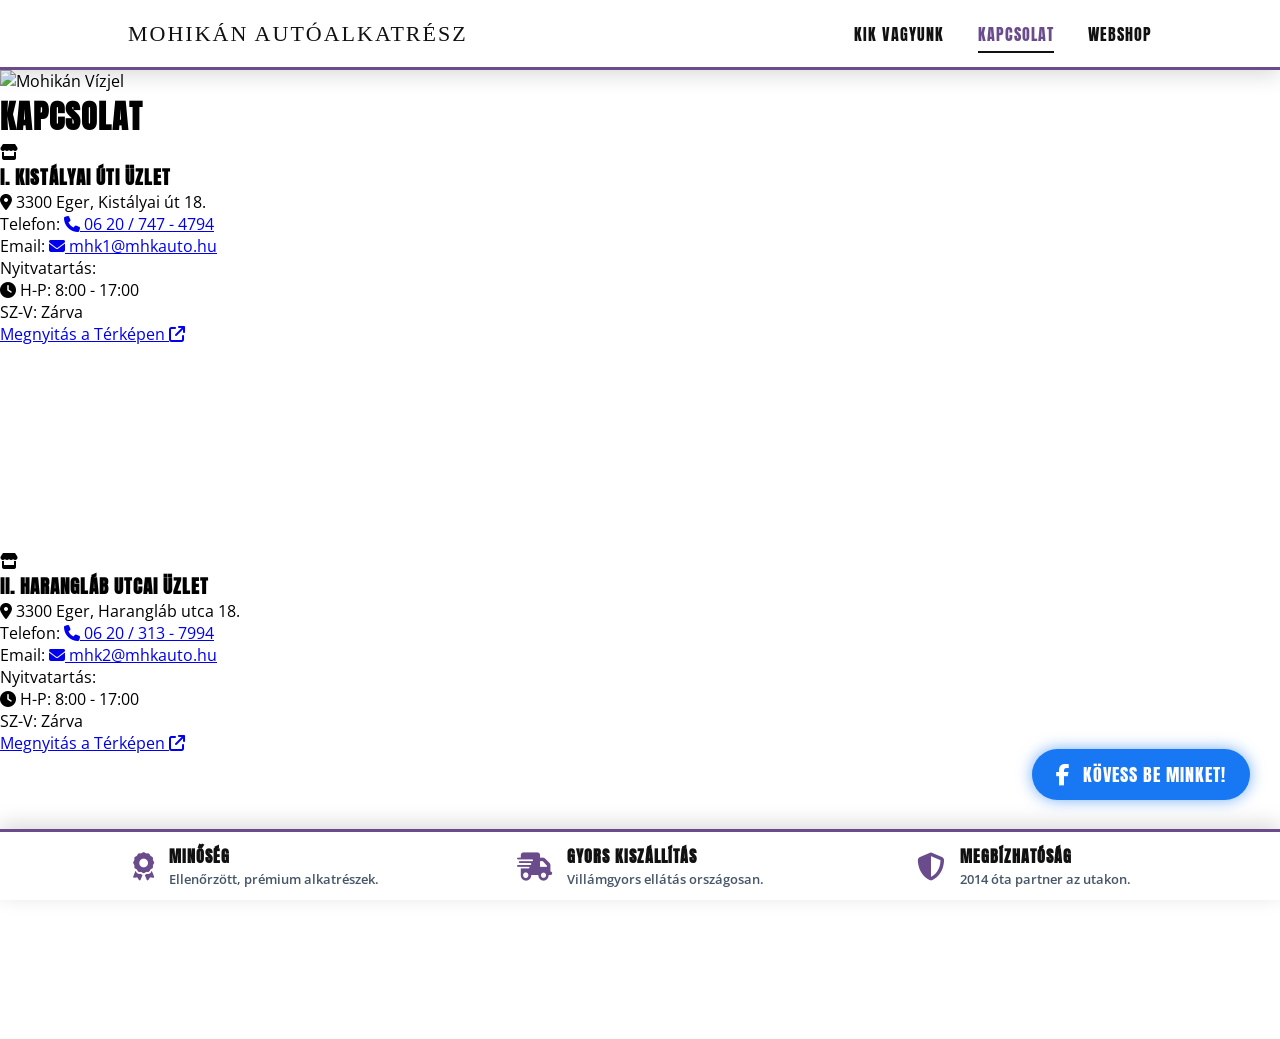
==== commit 965cb18d: "Update kapcsolat.html" ====
--- a/kapcsolat.html
+++ b/kapcsolat.html
@@ -6,15 +6,15 @@
     <title>Mohikán Autóalkatrész - Kapcsolat</title>
     <link rel="stylesheet" href="styles.css">
     
-    <link rel="icon" type="image/png" href="favicon.png">
-    
     <link rel="preconnect" href="https://fonts.googleapis.com">
     <link rel="preconnect" href="https://fonts.gstatic.com" crossorigin>
     <link href="https://fonts.googleapis.com/css2?family=Alfa+Slab+One&family=Anton&family=Open+Sans:wght@400;600;700&display=swap" rel="stylesheet">
     
     <link rel="stylesheet" href="https://cdnjs.cloudflare.com/ajax/libs/font-awesome/6.5.1/css/all.min.css">
 </head>
-<body class="dark-theme">
+<body class="light-theme">
+
+    <img src="mohikan_logo.jpg" alt="Mohikán Vízjel" class="bg-graphic">
 
     <header>
         <div class="header-logo">MOHIKÁN AUTÓALKATRÉSZ</div>
@@ -25,64 +25,71 @@
         </nav>
     </header>
 
-    <main class="contact-container">
-        <div class="contact-info">
-            <h2>LÉPJEN <span>KAPCSOLATBA</span> VELÜNK</h2>
-            <p class="contact-subtitle">Kérdése van? Szakértő csapatunk készséggel áll rendelkezésére mindkét egri üzletünkben!</p>
-            
-            <div class="shop-cards-grid">
-                <div class="shop-card">
-                    <h3><i class="fa-solid fa-store"></i> 1-es számú Üzlet</h3>
+    <main class="contact-main">
+        <h1 class="page-title">KAPCSOLAT</h1>
+        
+        <div class="contact-layout">
+            <div class="locations-wrapper">
+                
+                <div class="location-card">
+                    <div class="card-icon-top"><i class="fa-solid fa-store"></i></div>
+                    <h3>I. Kistályai úti Üzlet</h3>
                     <p class="address"><i class="fa-solid fa-location-dot"></i> 3300 Eger, Kistályai út 18.</p>
-                    <p class="phone"><i class="fa-solid fa-phone"></i> <a href="tel:+36207474794">+36 20 / 747-4794</a></p>
-                    <p class="email"><i class="fa-solid fa-envelope"></i> <a href="mailto:mhk1@mhkauto.hu">mhk1@mhkauto.hu</a></p>
+                    
+                    <div class="contact-detail">
+                        <span class="label">Telefon:</span>
+                        <a href="tel:+36207474794"><i class="fa-solid fa-phone"></i> 06 20 / 747 - 4794</a>
+                    </div>
+                    
+                    <div class="contact-detail">
+                        <span class="label">Email:</span>
+                        <a href="mailto:mhk1@mhkauto.hu"><i class="fa-solid fa-envelope"></i> mhk1@mhkauto.hu</a>
+                    </div>
+                    
+                    <div class="contact-detail">
+                        <span class="label">Nyitvatartás:</span>
+                        <p><i class="fa-solid fa-clock"></i> H-P: 8:00 - 17:00<br><span class="closed-tag">SZ-V: Zárva</span></p>
+                    </div>
+
+                    <a href="https://maps.google.com/?q=3300+Eger,+Kistályai+út+18" target="_blank" class="map-btn">
+                        Megnyitás a Térképen <i class="fa-solid fa-arrow-up-right-from-square"></i>
+                    </a>
+                    
+                    <div class="map-container">
+                        <iframe src="https://www.google.com/maps/embed?pb=!1m18!1m12!1m3!1d2691.3197607730997!2d20.39268307686523!3d47.88764047122119!2m3!1f0!2f0!3f0!3m2!1i1024!2i768!4f13.1!3m3!1m2!1s0x47408d6d61019623%3A0x6ce6b7fc866df4ab!2sEger%2C%20Kist%C3%A1lyai%20%C3%BAt%2018%2C%203300!5e0!3m2!1shu!2shu!4v1716301234567!5m2!1shu!2shu" width="100%" height="200" style="border:0;" allowfullscreen="" loading="lazy" referrerpolicy="no-referrer-when-downgrade"></iframe>
+                    </div>
                 </div>
 
-                <div class="shop-card">
-                    <h3><i class="fa-solid fa-store"></i> 2-es számú Üzlet</h3>
+                <div class="location-card">
+                    <div class="card-icon-top"><i class="fa-solid fa-store"></i></div>
+                    <h3>II. Harangláb utcai Üzlet</h3>
                     <p class="address"><i class="fa-solid fa-location-dot"></i> 3300 Eger, Harangláb utca 18.</p>
-                    <p class="phone"><i class="fa-solid fa-phone"></i> <a href="tel:+36203617342">+36 20 / 361-7342</a></p>
-                    <p class="email"><i class="fa-solid fa-envelope"></i> <a href="mailto:mhk2@mhkauto.hu">mhk2@mhkauto.hu</a></p>
-                </div>
-            </div>
+                    
+                    <div class="contact-detail">
+                        <span class="label">Telefon:</span>
+                        <a href="tel:+36203137994"><i class="fa-solid fa-phone"></i> 06 20 / 313 - 7994</a>
+                    </div>
+                    
+                    <div class="contact-detail">
+                        <span class="label">Email:</span>
+                        <a href="mailto:mhk2@mhkauto.hu"><i class="fa-solid fa-envelope"></i> mhk2@mhkauto.hu</a>
+                    </div>
+                    
+                    <div class="contact-detail">
+                        <span class="label">Nyitvatartás:</span>
+                        <p><i class="fa-solid fa-clock"></i> H-P: 8:00 - 17:00<br><span class="closed-tag">SZ-V: Zárva</span></p>
+                    </div>
 
-            <div class="hours-block">
-                <h3><i class="fa-solid fa-clock"></i> Egységes Nyitvatartás</h3>
-                <div class="hours-row"><span>Hétfő - Péntek:</span> <strong>8:00 - 17:00</strong></div>
-                <div class="hours-row"><span>Szombat:</span> <strong>8:00 - 12:00</strong></div>
-                <div class="hours-row"><span>Vasárnap:</span> <strong class="closed">ZÁRVA</strong></div>
-            </div>
-        </div>
+                    <a href="https://maps.google.com/?q=3300+Eger,+Harangláb+utca+18" target="_blank" class="map-btn">
+                        Megnyitás a Térképen <i class="fa-solid fa-arrow-up-right-from-square"></i>
+                    </a>
 
-        <div class="contact-form-container">
-            <h2>ÍRJON <span>NEKÜNK</span></h2>
-            <form class="contact-form" action="https://formspree.io/f/mnqeazbl" method="POST">
-                <div class="form-group">
-                    <label for="name">Az Ön neve *</label>
-                    <input type="text" id="name" name="name" required placeholder="Pl.: Minta János">
-                </div>
-                
-                <div class="form-group">
-                    <label for="email">E-mail címe *</label>
-                    <input type="email" id="email" name="_replyto" required placeholder="Pl.: janos@example.com">
+                    <div class="map-container">
+                        <iframe src="https://www.google.com/maps/embed?pb=!1m18!1m12!1m3!1d2691.4390637777174!2d20.373977576865033!3d47.88424757122184!2m3!1f0!2f0!3f0!3m2!1i1024!2i768!4f13.1!3m3!1m2!1s0x47408d132cb63d6b%3A0x8035ba792750e33!2sEger%2C%20Harangl%C3%A1b%20u.%2018%2C%203300!5e0!3m2!1shu!2shu!4v1716301234567!5m2!1shu!2shu" width="100%" height="200" style="border:0;" allowfullscreen="" loading="lazy" referrerpolicy="no-referrer-when-downgrade"></iframe>
+                    </div>
                 </div>
 
-                <div class="form-group">
-                    <label for="phone">Telefonszáma (opcionális)</label>
-                    <input type="tel" id="phone" name="phone" placeholder="Pl.: +36 20 123 4567">
-                </div>
-                
-                <div class="form-group">
-                    <label for="message">Üzenet / Alkatrész igény leírása *</label>
-                    <textarea id="message" name="message" rows="6" required placeholder="Írja le pontosan, miben segíthetünk, vagy milyen alkatrészre van szüksége (autótípus, évjárat, alvázszám előny)..."></textarea>
-                </div>
-
-                <div class="form-legal">
-                    <p>Az üzenet elküldésével elfogadja, hogy az Ön által megadott adatokat a kapcsolatfelvétel céljából bizalmasan kezeljük.</p>
-                </div>
-                
-                <button type="submit" class="btn-submit">ÜZENET ELKÜLDÉSE <i class="fa-solid fa-paper-plane"></i></button>
-            </form>
+            </div>
         </div>
     </main>
 
--- a/styles.css
+++ b/styles.css
@@ -1,3 +1,4 @@
+/*styles.css*/
 /* =========================================
    ÁLTALÁNOS BEÁLLÍTÁSOK
    ========================================= */
@@ -70,7 +71,7 @@
 }
 
 /* =========================================
-   1. SÖTÉT TÉMA (KIK VAGYUNK & WEBSHOP ALAPOK)
+   SÖTÉT TÉMA (KIK VAGYUNK, WEBSHOP ÉS KAPCSOLAT)
    ========================================= */
 body.dark-theme {
     background-color: #1a1a1a; 
@@ -269,208 +270,252 @@
 }
 
 /* =========================================
-   2. VILÁGOS TÉMA (KAPCSOLAT)
+   KAPCSOLAT OLDAL SPECIFIKUS STÍLUSOK
    ========================================= */
-body.light-theme {
-    background-color: #f8fafc;
-    background-image: url('https://www.transparenttextures.com/patterns/textured-paper.png');
-    color: #0f172a;
-    position: relative;
-    overflow-x: hidden; 
-}
-
-.bg-graphic {
-    position: fixed;
-    top: 50%;
-    left: 50%;
-    transform: translate(-50%, -50%); 
-    height: 70vh;
-    opacity: 0.04; 
-    filter: grayscale(100%); 
-    z-index: 0;
-    pointer-events: none;
-}
-
-.contact-main {
-    padding: 40px 10%;
-    max-width: 1400px;
-    margin: 0 auto;
+.contact-container {
+    display: flex;
+    flex-wrap: wrap;
+    gap: 50px;
+    padding: 50px 10%;
     flex-grow: 1;
-    position: relative;
-    z-index: 5;
-}
-
-.page-title {
-    font-size: 3.5rem; 
-    font-weight: 400; 
-    letter-spacing: 3px;
-    margin-bottom: 50px;
-    text-align: center;
-    position: relative;
+}
+
+.contact-info, .contact-form-container {
+    flex: 1;
+    min-width: 300px;
+}
+
+.contact-info h2, .contact-form-container h2 {
+    font-size: 3rem;
+    margin-bottom: 20px;
+}
+
+.contact-info h2 span, .contact-form-container h2 span {
+    color: #6a4c8c;
+}
+
+.contact-subtitle {
+    font-size: 1.1rem;
+    margin-bottom: 30px;
+    color: #cbd5e1;
+}
+
+.shop-cards-grid {
+    display: grid;
+    grid-template-columns: repeat(auto-fit, minmax(250px, 1fr));
+    gap: 20px;
+    margin-bottom: 40px;
+}
+
+.shop-card {
+    background: rgba(255, 255, 255, 0.05);
+    padding: 25px;
+    border-radius: 8px;
+    border-top: 4px solid #6a4c8c;
+}
+
+.shop-card h3 {
+    font-size: 1.3rem;
+    margin-bottom: 15px;
+    color: #ffffff;
+}
+
+.shop-card h3 i {
+    color: #6a4c8c;
+    margin-right: 10px;
+}
+
+.shop-card p {
+    font-size: 1rem;
+    margin-bottom: 10px;
+    color: #e2e8f0;
+}
+
+.shop-card p i {
+    color: #6a4c8c;
+    margin-right: 8px;
+}
+
+.shop-card a {
+    color: #a78bfa;
+    text-decoration: none;
+}
+
+.shop-card a:hover {
+    color: #ffffff;
+    text-decoration: underline;
+}
+
+.hours-block {
+    background: rgba(106, 76, 140, 0.1);
+    padding: 30px;
+    border-radius: 8px;
+}
+
+.hours-block h3 {
+    margin-bottom: 20px;
+    color: #ffffff;
+}
+
+.hours-block h3 i {
+    color: #6a4c8c;
+    margin-right: 10px;
+}
+
+.hours-row {
+    display: flex;
+    justify-content: space-between;
+    padding: 10px 0;
+    border-bottom: 1px solid rgba(255, 255, 255, 0.1);
+}
+
+.hours-row strong.closed {
+    color: #ef4444;
+}
+
+/* Űrlap formázása */
+.contact-form .form-group {
+    margin-bottom: 20px;
+}
+
+.contact-form label {
+    display: block;
+    margin-bottom: 8px;
+    color: #e2e8f0;
+}
+
+.contact-form input, .contact-form textarea {
+    width: 100%;
+    padding: 15px;
+    background-color: #262626;
+    border: 1px solid #404040;
+    color: #ffffff;
+    border-radius: 4px;
+    font-family: 'Open Sans', sans-serif;
+}
+
+.contact-form input:focus, .contact-form textarea:focus {
+    border-color: #6a4c8c;
+    outline: none;
+}
+
+.form-legal {
+    font-size: 0.9rem;
+    color: #94a3b8;
+    margin-bottom: 30px;
+}
+
+.btn-submit {
     display: inline-block;
-    left: 50%;
-    transform: translateX(-50%);
-}
-
-.page-title::after {
-    content: '';
-    position: absolute;
-    bottom: -10px;
-    left: 15%;
-    width: 70%;
-    height: 4px;
-    background-color: #6a4c8c;
-}
-
-.contact-layout {
-    display: flex;
-    justify-content: center; 
-    align-items: flex-start;
-    margin-bottom: 60px;
-}
-
-.locations-wrapper {
-    width: 100%;
-    max-width: 1250px; 
-    display: flex;
-    gap: 40px;
-}
-
-.location-card {
-    background-color: #ffffff;
-    padding: 40px;
-    border-radius: 12px;
-    box-shadow: 0 10px 30px rgba(15, 23, 42, 0.04);
-    flex: 1;
-    border-top: 6px solid #6a4c8c; 
-    position: relative;
-    transition: all 0.4s cubic-bezier(0.165, 0.84, 0.44, 1); 
-}
-
-.location-card:hover {
-    transform: translateY(-8px);
-    box-shadow: 0 20px 40px rgba(106, 76, 140, 0.12);
-}
-
-.card-icon-top {
-    position: absolute;
-    top: -25px;
-    right: 35px;
     background-color: #6a4c8c;
     color: white;
-    width: 50px;
-    height: 50px;
+    padding: 16px 35px;
+    font-family: 'Anton', sans-serif;
+    font-size: 1.1rem;
+    letter-spacing: 1px;
+    border-radius: 4px;
+    transition: all 0.3s ease;
+    text-transform: uppercase;
+    border: none;
+    cursor: pointer;
+    width: 100%;
+}
+
+.btn-submit:hover {
+    background-color: #553975;
+}
+
+/* =========================================
+   WEBSHOP OLDAL SPECIFIKUS STÍLUSOK
+   ========================================= */
+.webshop-container {
+    display: flex;
+    justify-content: center;
+    align-items: center;
+    padding: 50px 10%;
+    flex-grow: 1;
+}
+
+.webshop-card {
+    background: rgba(255, 255, 255, 0.05);
+    padding: 60px;
+    border-radius: 12px;
+    border: 2px solid #6a4c8c;
+    text-align: center;
+    max-width: 700px;
+}
+
+.webshop-icon {
+    font-size: 4rem;
+    color: #6a4c8c;
+    margin-bottom: 30px;
+}
+
+.webshop-card h1 {
+    font-size: 3rem;
+    margin-bottom: 10px;
+}
+
+.webshop-card h1 span {
+    color: #6a4c8c;
+}
+
+.webshop-card h2 {
+    font-size: 1.5rem;
+    color: #cbd5e1;
+    margin-bottom: 30px;
+}
+
+.webshop-text {
+    font-size: 1.1rem;
+    line-height: 1.7;
+    margin-bottom: 30px;
+    color: #e2e8f0;
+}
+
+.info-alert {
+    background: rgba(106, 76, 140, 0.2);
+    padding: 20px;
     border-radius: 8px;
     display: flex;
+    gap: 15px;
     align-items: center;
+    text-align: left;
+    margin-bottom: 40px;
+}
+
+.info-alert i {
+    color: #6a4c8c;
+    font-size: 1.5rem;
+}
+
+.webshop-actions {
+    display: flex;
+    gap: 20px;
     justify-content: center;
-    font-size: 20px;
-    box-shadow: 0 5px 15px rgba(106, 76, 140, 0.3);
-}
-
-.location-card h3 {
-    font-size: 1.6rem; 
-    margin-bottom: 15px;
-    color: #0f172a;
-    white-space: nowrap; 
-}
-
-.location-card .address {
-    font-weight: 600; 
-    margin-bottom: 25px;
-    color: #475569;
-    font-size: 1.05rem;
-}
-
-.location-card .address i {
-    color: #6a4c8c;
-    margin-right: 5px;
-}
-
-.contact-detail {
-    margin-bottom: 20px;
-}
-
-.contact-detail .label {
-    display: block;
-    font-size: 0.8rem;
-    color: #94a3b8;
-    text-transform: uppercase;
-    font-weight: 600; 
-    margin-bottom: 5px;
-}
-
-.contact-detail a {
-    color: #0f172a;
-    text-decoration: none;
-    font-weight: 600; 
-    font-size: 1.15rem;
-    transition: color 0.2s;
-}
-
-.contact-detail a:hover {
-    color: #6a4c8c;
-}
-
-.contact-detail i {
-    color: #6a4c8c;
-    margin-right: 8px;
-    width: 20px;
-}
-
-.contact-detail p {
-    font-size: 1.05rem;
-    line-height: 1.6;
-    color: #334155;
-}
-
-.closed-tag {
-    color: #ef4444;
-    font-weight: 600; 
-}
-
-.map-btn {
+    flex-wrap: wrap;
+}
+
+.btn-secondary {
     display: inline-block;
-    margin-top: 10px;
-    margin-bottom: 20px;
-    padding: 12px 24px;
     background-color: transparent;
+    color: #6a4c8c;
     border: 2px solid #6a4c8c;
-    color: #6a4c8c;
+    padding: 16px 35px;
     text-decoration: none;
     font-family: 'Anton', sans-serif;
-    text-transform: uppercase;
-    font-size: 1rem;
-    letter-spacing: 1px;
-    border-radius: 6px;
+    font-size: 1.1rem;
+    border-radius: 4px;
     transition: all 0.3s ease;
-    width: 100%;
-    text-align: center;
-}
-
-.map-btn:hover {
+}
+
+.btn-secondary:hover {
     background-color: #6a4c8c;
     color: #ffffff;
-    box-shadow: 0 5px 15px rgba(106, 76, 140, 0.2);
-}
-
-.map-btn i {
-    margin-left: 5px;
-    font-size: 0.85rem;
-}
-
-.map-container {
-    border-radius: 8px;
-    overflow: hidden; 
-    border: 1px solid #e2e8f0;
-}
-
-.map-container iframe {
-    display: block; 
 }
 
 /* =========================================
-   3. FEHÉR BIZALOMÉPÍTŐ LÁBLÉC (FIXED FOOTER)
+   FEHÉR BIZALOMÉPÍTŐ LÁBLÉC (FIXED FOOTER)
    ========================================= */
 .quality-banner {
     position: fixed; 
@@ -519,61 +564,7 @@
 }
 
 /* =========================================
-   4. WEBSHOP OLDAL SPECIFIKUS STÍLUSOK
-   ========================================= */
-body.webshop-page {
-    background-image: 
-        linear-gradient(rgba(17, 17, 17, 0.85), rgba(17, 17, 17, 0.95)),
-        url('https://images.unsplash.com/photo-1619642751034-765dfdf7c58e?auto=format&fit=crop&w=1920&q=80');
-    background-size: cover;
-    background-position: center;
-    background-attachment: fixed;
-}
-
-.pulse-shop-btn {
-    display: flex;
-    flex-direction: column;
-    align-items: center;
-    justify-content: center;
-    width: 350px;
-    height: 350px;
-    background-color: #1a1a1a;
-    border: 5px solid #6a4c8c;
-    border-radius: 50%;
-    color: #ffffff;
-    text-decoration: none;
-    position: relative;
-    z-index: 2;
-    animation: floatIntense 4s ease-in-out infinite; 
-    transition: all 0.3s ease;
-}
-
-.pulse-shop-btn i {
-    font-size: 70px;
-    color: #6a4c8c;
-    margin-bottom: 15px;
-    transition: transform 0.3s ease;
-}
-
-.pulse-shop-btn span {
-    font-family: 'Anton', sans-serif;
-    font-size: 2rem;
-    letter-spacing: 2px;
-    text-align: center;
-    line-height: 1.2;
-}
-
-.pulse-shop-btn:hover {
-    background-color: #6a4c8c;
-}
-
-.pulse-shop-btn:hover i {
-    color: #ffffff;
-    transform: scale(1.1);
-}
-
-/* =========================================
-   5. LEBEGŐ FACEBOOK GOMB
+   LEBEGŐ FACEBOOK GOMB
    ========================================= */
 .floating-fb-btn {
     position: fixed;
@@ -614,83 +605,36 @@
     100% { box-shadow: 0 0 0 0 rgba(24, 119, 242, 0); }
 }
 
-/* --- Kisebb kijelzőkre (mobil) optimalizálás --- */
+/* =========================================
+   RESPONSIVE DESIGN (MOBIL ÉS TABLET)
+   ========================================= */
 @media (max-width: 950px) {
-    .locations-wrapper {
-        flex-direction: column;
-        align-items: center;
-    }
-    .location-card h3 {
-        white-space: normal; 
-    }
+    header {
+        padding: 0 5%;
+    }
+    
     .hero-section {
         flex-direction: column-reverse;
         text-align: center;
         gap: 40px;
     }
+    
     .content-left {
         max-width: 100%;
     }
-    .about-list li {
-        text-align: left;
-    }
+    
     .content-right {
         justify-content: center;
     }
-    .pulse-shop-btn {
-        width: 300px;
-        height: 300px;
-    }
-    .pulse-shop-btn span {
-        font-size: 1.6rem;
-    }
     
     .quality-banner {
-        padding: 10px 2%;
-        gap: 10px;
-    }
-    .quality-item {
-        flex-direction: column;
-        gap: 5px;
-    }
-    .quality-item p {
-        display: none; 
-    }
-    .quality-item-text {
-        text-align: center;
-    }
-    .banner-icon {
-        font-size: 20px;
-    }
-    .quality-item h4 {
-        font-size: 0.75rem;
-    }
-}
-
-@media (max-width: 768px) {
-    header {
         flex-direction: column;
         gap: 10px;
-        height: auto;
-        padding: 10px 5%;
-    }
+        position: relative;
+        padding: 20px;
+    }
+    
     body {
-        padding-top: 100px; 
-    }
-    nav a {
-        margin: 0 10px;
-        font-size: 14px;
-    }
-    .floating-fb-btn {
-        bottom: 90px;
-        right: 15px;
-        padding: 12px 16px;
-        border-radius: 50%; 
-    }
-    .floating-fb-btn .fb-text {
-        display: none; 
-    }
-    .floating-fb-btn i {
-        margin: 0;
-    }
-}
+        padding-bottom: 0;
+    }
+}
